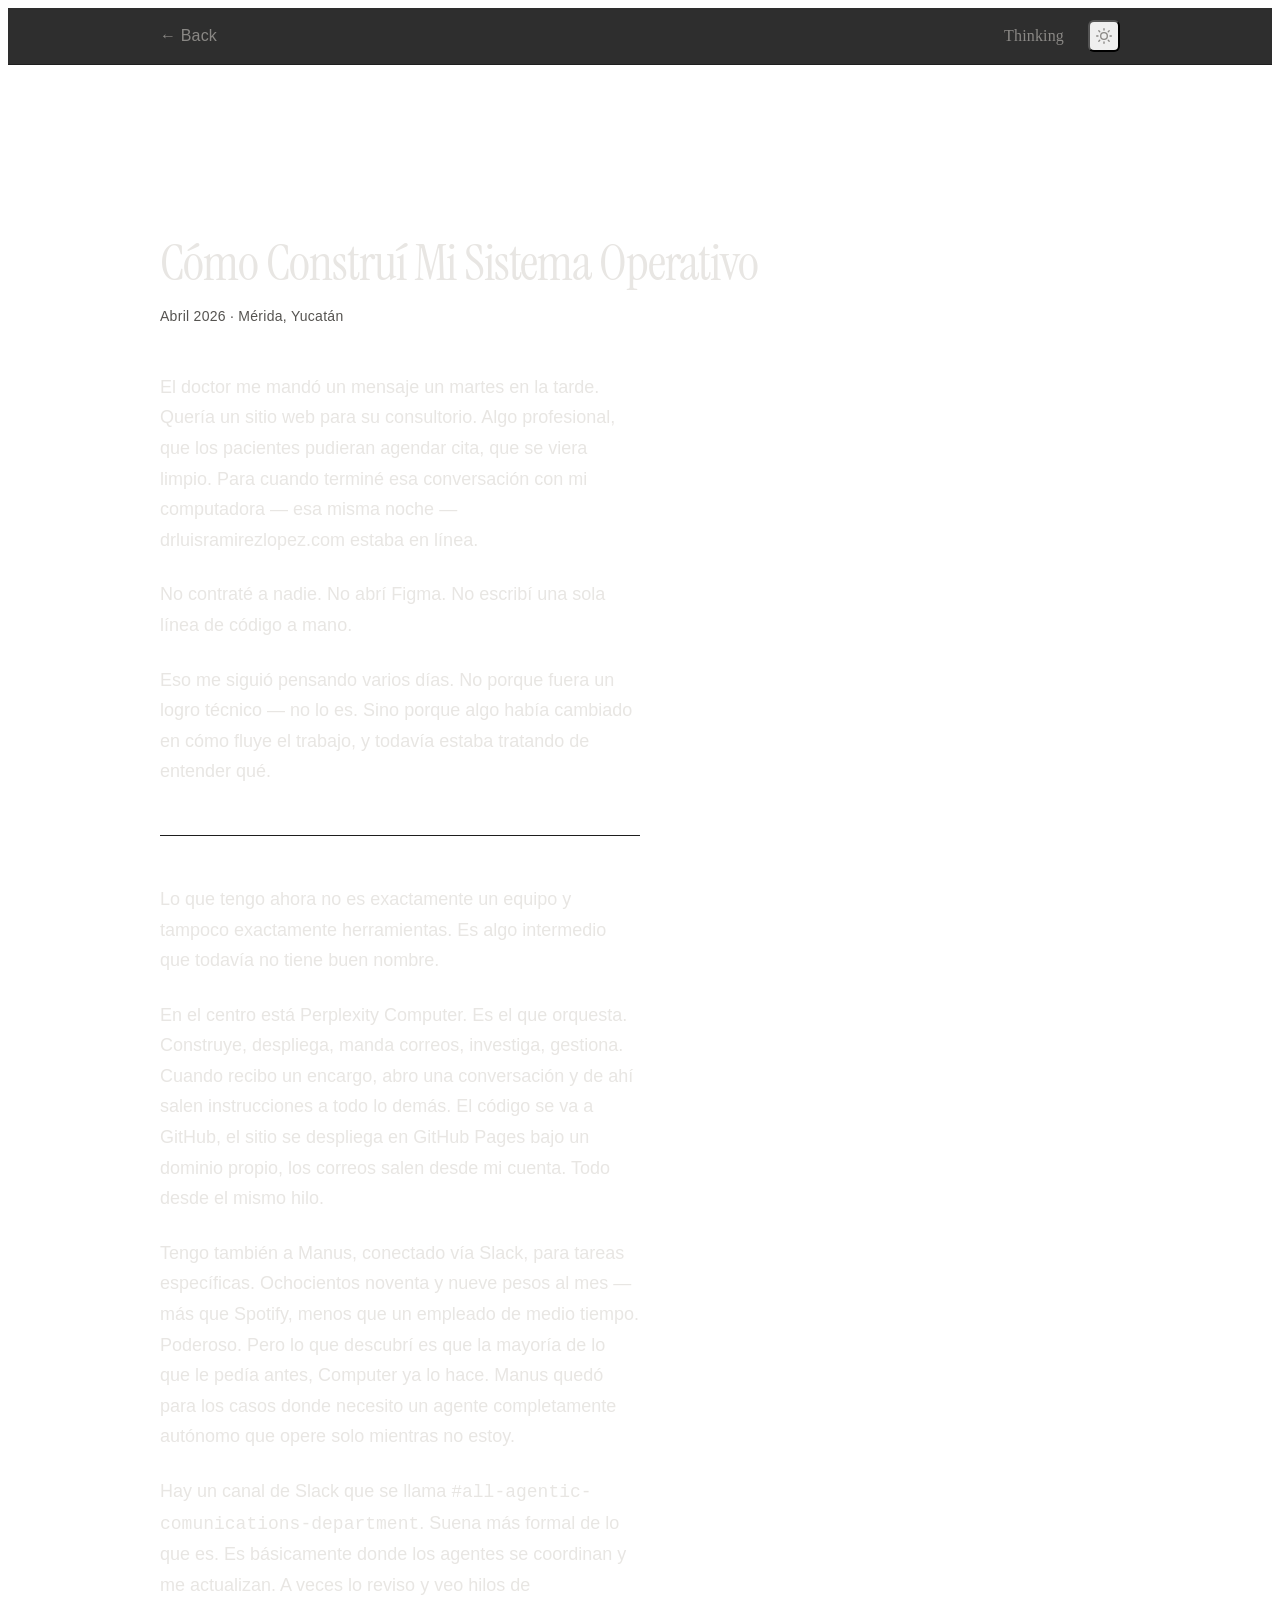
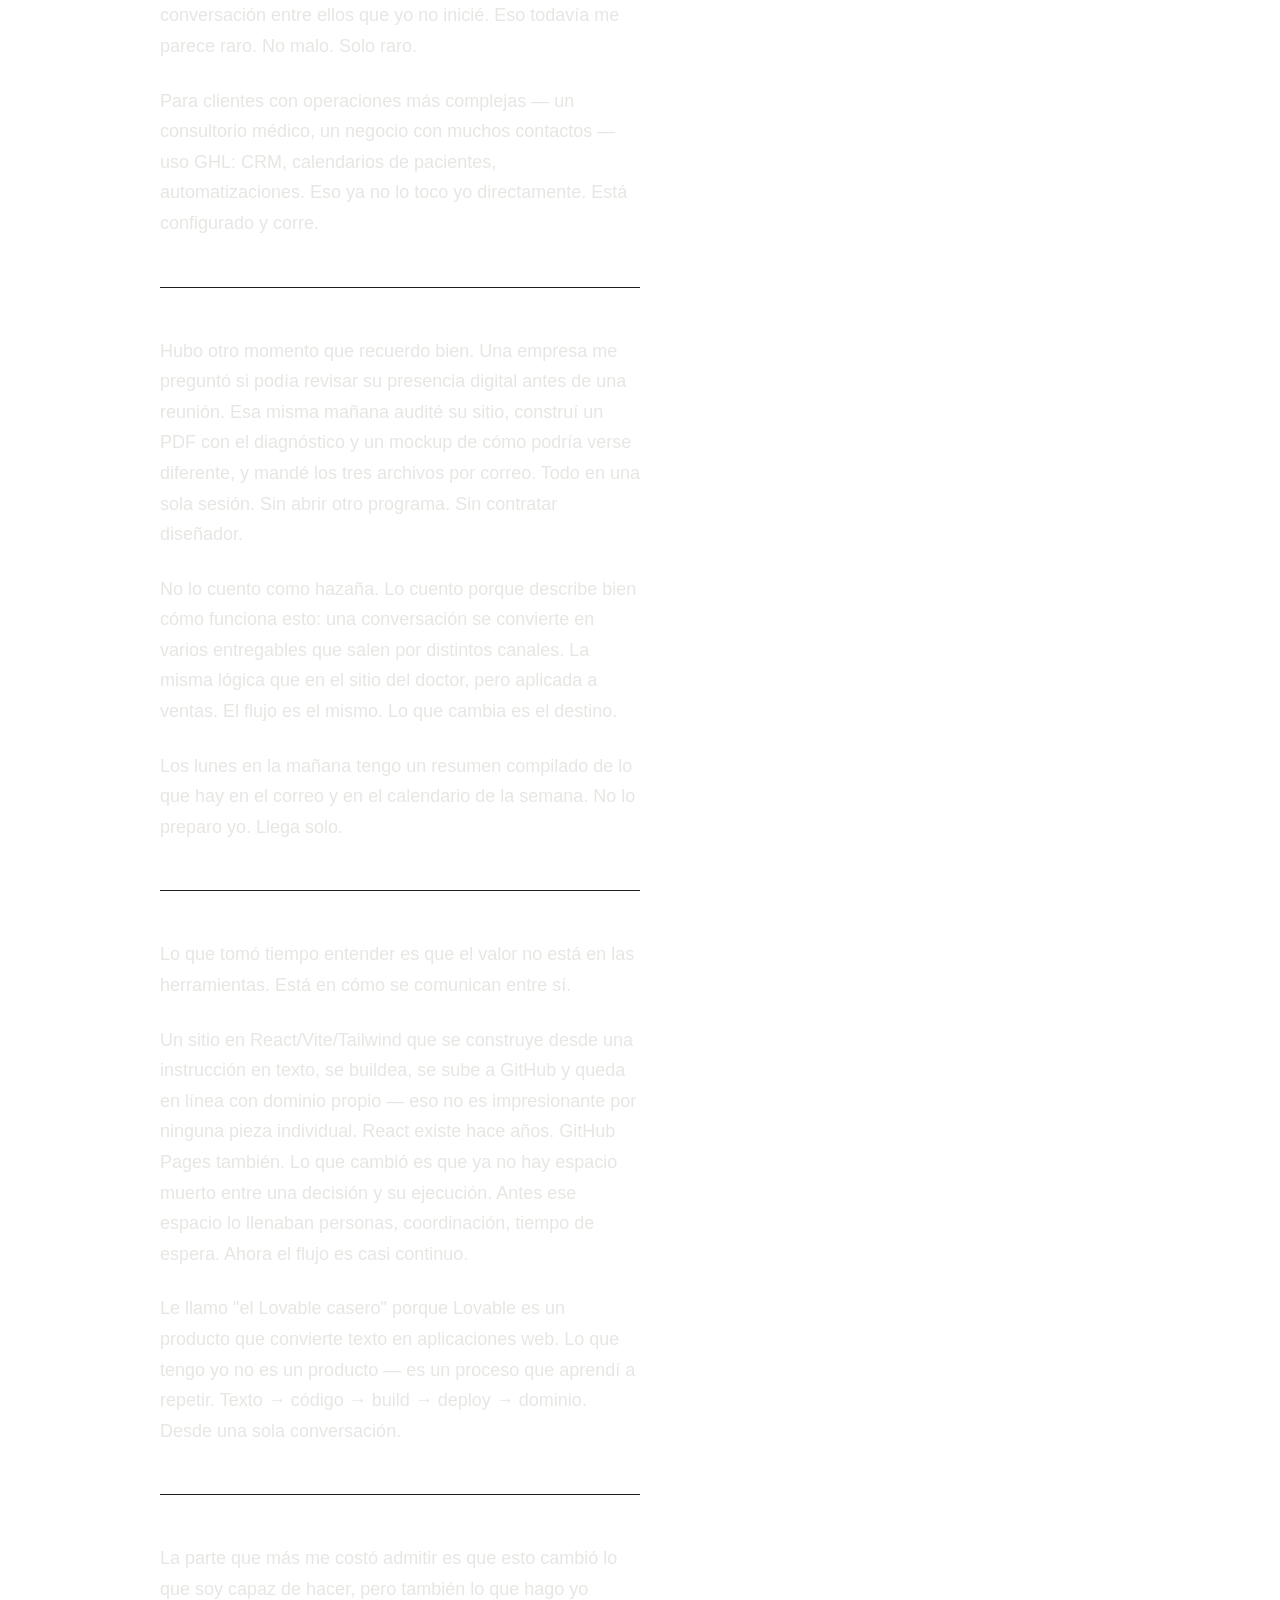
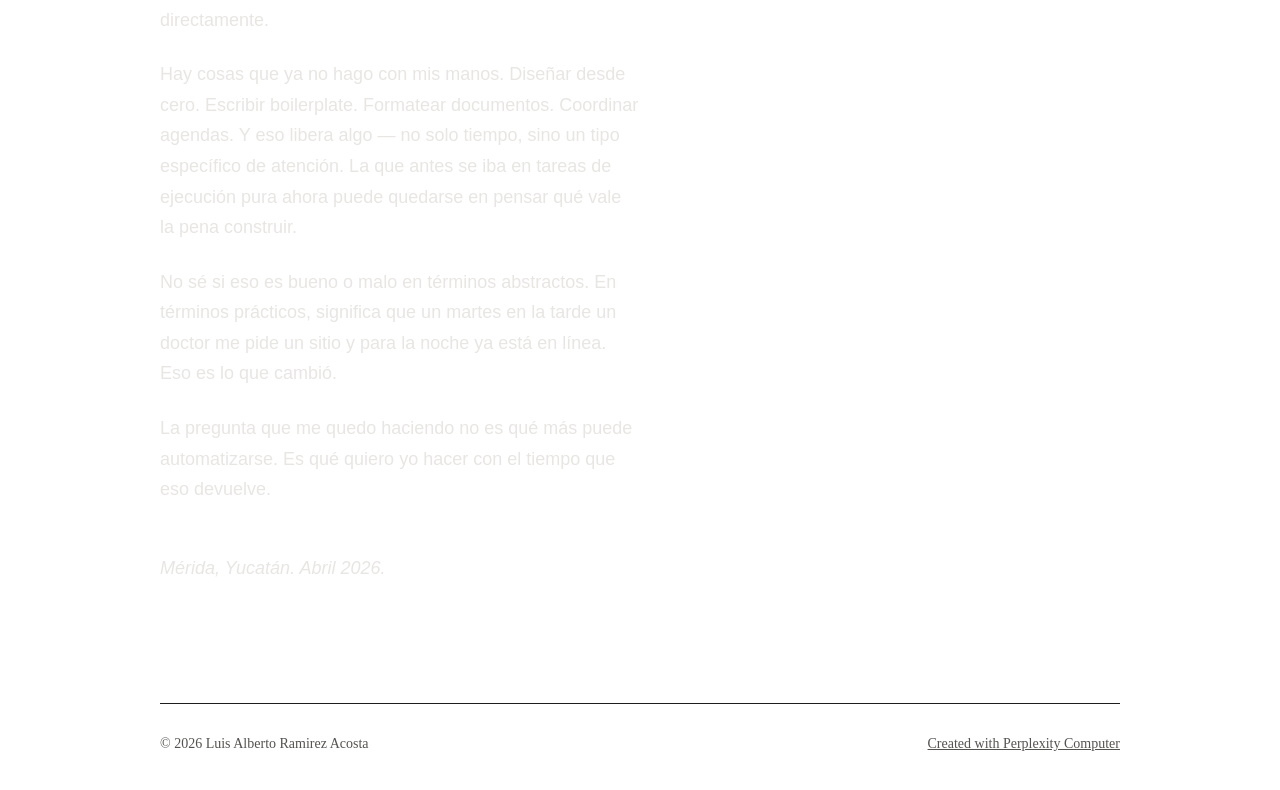
==== como-construi-mi-sistema-operativo.html @ 3e921ab9 "Add 4 AI industry articles to Thinking section - La Carrera de la IA es un Ciclo (pattern thesis) - " ====
<!DOCTYPE html>
<html lang="es" data-theme="dark">
<head>
<!--
   ______                            __
  / ____/___  ____ ___  ____  __  __/ /____  _____
 / /   / __ \/ __ `__ \/ __ \/ / / / __/ _ \/ ___/
/ /___/ /_/ / / / / / / /_/ / /_/ / /_/  __/ /
\____/\____/_/ /_/ /_/ .___/\__,_/\__/\___/_/
                    /_/
        Created with Perplexity Computer
        https://www.perplexity.ai/computer
-->

<meta name="generator" content="Perplexity Computer">
<meta name="author" content="Luis Alberto Ramirez Acosta">
<meta property="og:see_also" content="https://www.perplexity.ai/computer">
<link rel="author" href="https://www.perplexity.ai/computer">

<meta charset="UTF-8">
<meta name="viewport" content="width=device-width, initial-scale=1.0">
<title>Cómo Construí Mi Sistema Operativo — Luis Alberto Ramirez Acosta</title>
<meta name="description" content="Un doctor me pidió un sitio web un martes en la tarde. Para esa noche estaba en línea. Lo que cambió no fue la tecnología — fue cómo fluye el trabajo.">

<meta property="og:title" content="Cómo Construí Mi Sistema Operativo — Luis Alberto Ramirez Acosta">
<meta property="og:description" content="Un doctor me pidió un sitio web un martes en la tarde. Para esa noche estaba en línea. Lo que cambió fue cómo fluye el trabajo.">
<meta property="og:type" content="article">

<link rel="preconnect" href="https://fonts.googleapis.com">
<link rel="preconnect" href="https://fonts.gstatic.com" crossorigin>
<link href="https://fonts.googleapis.com/css2?family=Instrument+Serif:ital@0;1&display=swap" rel="stylesheet">
<link href="https://api.fontshare.com/v2/css?f[]=satoshi@300,400,500,700&display=swap" rel="stylesheet">

<link rel="icon" href="./vitruvian.svg" type="image/svg+xml">
<link rel="stylesheet" href="./base.css">
<link rel="stylesheet" href="./style.css">
</head>
<body>

  <header class="site-header">
    <div class="header-inner">
      <a href="./index.html" class="back-link">&larr; Back</a>
      <nav class="header-nav">
        <a href="./index.html#thinking">Thinking</a>
        <button class="theme-toggle" data-theme-toggle aria-label="Switch to light mode">
          <svg width="18" height="18" viewBox="0 0 24 24" fill="none" stroke="currentColor" stroke-width="2" stroke-linecap="round" stroke-linejoin="round">
            <circle cx="12" cy="12" r="5"/>
            <path d="M12 1v2M12 21v2M4.22 4.22l1.42 1.42M18.36 18.36l1.42 1.42M1 12h2M21 12h2M4.22 19.78l1.42-1.42M18.36 5.64l1.42-1.42"/>
          </svg>
        </button>
      </nav>
    </div>
  </header>

  <main class="site-wrapper">
    <article class="article">
      <header class="article-header">
        <h1 class="article-title hero-enter">Cómo Construí Mi Sistema Operativo</h1>
        <p class="article-meta hero-enter hero-enter-delay-1">Abril 2026 &middot; Mérida, Yucatán</p>
      </header>

      <div class="article-body hero-enter hero-enter-delay-2">

        <p>El doctor me mandó un mensaje un martes en la tarde. Quería un sitio web para su consultorio. Algo profesional, que los pacientes pudieran agendar cita, que se viera limpio. Para cuando terminé esa conversación con mi computadora — esa misma noche — drluisramirezlopez.com estaba en línea.</p>

        <p>No contraté a nadie. No abrí Figma. No escribí una sola línea de código a mano.</p>

        <p>Eso me siguió pensando varios días. No porque fuera un logro técnico — no lo es. Sino porque algo había cambiado en cómo fluye el trabajo, y todavía estaba tratando de entender qué.</p>

        <hr>

        <p>Lo que tengo ahora no es exactamente un equipo y tampoco exactamente herramientas. Es algo intermedio que todavía no tiene buen nombre.</p>

        <p>En el centro está Perplexity Computer. Es el que orquesta. Construye, despliega, manda correos, investiga, gestiona. Cuando recibo un encargo, abro una conversación y de ahí salen instrucciones a todo lo demás. El código se va a GitHub, el sitio se despliega en GitHub Pages bajo un dominio propio, los correos salen desde mi cuenta. Todo desde el mismo hilo.</p>

        <p>Tengo también a Manus, conectado vía Slack, para tareas específicas. Ochocientos noventa y nueve pesos al mes — más que Spotify, menos que un empleado de medio tiempo. Poderoso. Pero lo que descubrí es que la mayoría de lo que le pedía antes, Computer ya lo hace. Manus quedó para los casos donde necesito un agente completamente autónomo que opere solo mientras no estoy.</p>

        <p>Hay un canal de Slack que se llama <code>#all-agentic-comunications-department</code>. Suena más formal de lo que es. Es básicamente donde los agentes se coordinan y me actualizan. A veces lo reviso y veo hilos de conversación entre ellos que yo no inicié. Eso todavía me parece raro. No malo. Solo raro.</p>

        <p>Para clientes con operaciones más complejas — un consultorio médico, un negocio con muchos contactos — uso GHL: CRM, calendarios de pacientes, automatizaciones. Eso ya no lo toco yo directamente. Está configurado y corre.</p>

        <hr>

        <p>Hubo otro momento que recuerdo bien. Una empresa me preguntó si podía revisar su presencia digital antes de una reunión. Esa misma mañana audité su sitio, construí un PDF con el diagnóstico y un mockup de cómo podría verse diferente, y mandé los tres archivos por correo. Todo en una sola sesión. Sin abrir otro programa. Sin contratar diseñador.</p>

        <p>No lo cuento como hazaña. Lo cuento porque describe bien cómo funciona esto: una conversación se convierte en varios entregables que salen por distintos canales. La misma lógica que en el sitio del doctor, pero aplicada a ventas. El flujo es el mismo. Lo que cambia es el destino.</p>

        <p>Los lunes en la mañana tengo un resumen compilado de lo que hay en el correo y en el calendario de la semana. No lo preparo yo. Llega solo.</p>

        <hr>

        <p>Lo que tomó tiempo entender es que el valor no está en las herramientas. Está en cómo se comunican entre sí.</p>

        <p>Un sitio en React/Vite/Tailwind que se construye desde una instrucción en texto, se buildea, se sube a GitHub y queda en línea con dominio propio — eso no es impresionante por ninguna pieza individual. React existe hace años. GitHub Pages también. Lo que cambió es que ya no hay espacio muerto entre una decisión y su ejecución. Antes ese espacio lo llenaban personas, coordinación, tiempo de espera. Ahora el flujo es casi continuo.</p>

        <p>Le llamo "el Lovable casero" porque Lovable es un producto que convierte texto en aplicaciones web. Lo que tengo yo no es un producto — es un proceso que aprendí a repetir. Texto → código → build → deploy → dominio. Desde una sola conversación.</p>

        <hr>

        <p>La parte que más me costó admitir es que esto cambió lo que soy capaz de hacer, pero también lo que hago yo directamente.</p>

        <p>Hay cosas que ya no hago con mis manos. Diseñar desde cero. Escribir boilerplate. Formatear documentos. Coordinar agendas. Y eso libera algo — no solo tiempo, sino un tipo específico de atención. La que antes se iba en tareas de ejecución pura ahora puede quedarse en pensar qué vale la pena construir.</p>

        <p>No sé si eso es bueno o malo en términos abstractos. En términos prácticos, significa que un martes en la tarde un doctor me pide un sitio y para la noche ya está en línea. Eso es lo que cambió.</p>

        <p>La pregunta que me quedo haciendo no es qué más puede automatizarse. Es qué quiero yo hacer con el tiempo que eso devuelve.</p>

        <p class="article-sign">Mérida, Yucatán. Abril 2026.</p>

      </div>
    </article>
  </main>

  <footer class="site-wrapper">
    <div class="site-footer">
      <span class="footer-text">&copy; 2026 Luis Alberto Ramirez Acosta</span>
      <a href="https://www.perplexity.ai/computer" target="_blank" rel="noopener noreferrer" class="footer-text">
        Created with Perplexity Computer
      </a>
    </div>
  </footer>

  <script>
    (function() {
      const toggle = document.querySelector('[data-theme-toggle]');
      const root = document.documentElement;
      let theme = 'dark';
      root.setAttribute('data-theme', theme);
      const sunIcon = '<svg width="18" height="18" viewBox="0 0 24 24" fill="none" stroke="currentColor" stroke-width="2" stroke-linecap="round" stroke-linejoin="round"><circle cx="12" cy="12" r="5"/><path d="M12 1v2M12 21v2M4.22 4.22l1.42 1.42M18.36 18.36l1.42 1.42M1 12h2M21 12h2M4.22 19.78l1.42-1.42M18.36 5.64l1.42-1.42"/></svg>';
      const moonIcon = '<svg width="18" height="18" viewBox="0 0 24 24" fill="none" stroke="currentColor" stroke-width="2" stroke-linecap="round" stroke-linejoin="round"><path d="M21 12.79A9 9 0 1 1 11.21 3 7 7 0 0 0 21 12.79z"/></svg>';
      function updateIcon() {
        if (toggle) {
          toggle.innerHTML = theme === 'dark' ? sunIcon : moonIcon;
          toggle.setAttribute('aria-label', 'Switch to ' + (theme === 'dark' ? 'light' : 'dark') + ' mode');
        }
      }
      updateIcon();
      if (toggle) {
        toggle.addEventListener('click', function() {
          theme = theme === 'dark' ? 'light' : 'dark';
          root.setAttribute('data-theme', theme);
          updateIcon();
        });
      }
    })();
  </script>

</body>
</html>
---- style.css ----
/* ============================================
   Luis Ramirez — Personal Site
   Dark-first, typography-driven, minimalist
   ============================================ */

/* --- Fonts --- */
/* Instrument Serif for display (name), Satoshi for body */

/* --- Design Tokens --- */
:root {
  /* Type Scale */
  --text-xs:   clamp(0.75rem,  0.7rem  + 0.25vw, 0.875rem);
  --text-sm:   clamp(0.875rem, 0.8rem  + 0.35vw, 1rem);
  --text-base: clamp(1rem,     0.95rem + 0.25vw, 1.125rem);
  --text-lg:   clamp(1.125rem, 1rem    + 0.75vw, 1.5rem);
  --text-xl:   clamp(1.5rem,   1.2rem  + 1.25vw, 2.25rem);
  --text-2xl:  clamp(2rem,     1.2rem  + 2.5vw,  3.5rem);
  --text-3xl:  clamp(2.5rem,   1rem    + 4vw,    5rem);
  --text-hero: clamp(3rem,     0.5rem  + 7vw,    8rem);

  /* Spacing (4px base) */
  --space-1:  0.25rem;
  --space-2:  0.5rem;
  --space-3:  0.75rem;
  --space-4:  1rem;
  --space-5:  1.25rem;
  --space-6:  1.5rem;
  --space-8:  2rem;
  --space-10: 2.5rem;
  --space-12: 3rem;
  --space-16: 4rem;
  --space-20: 5rem;
  --space-24: 6rem;
  --space-32: 8rem;

  /* Radius */
  --radius-sm: 0.375rem;
  --radius-md: 0.5rem;
  --radius-lg: 0.75rem;
  --radius-xl: 1rem;
  --radius-full: 9999px;

  /* Transition */
  --transition-interactive: 180ms cubic-bezier(0.16, 1, 0.3, 1);
  --ease-out: cubic-bezier(0.16, 1, 0.3, 1);

  /* Content widths */
  --content-narrow: 640px;
  --content-default: 960px;
  --content-wide: 1200px;

  /* Font families */
  --font-display: 'Instrument Serif', Georgia, serif;
  --font-body: 'Satoshi', 'Inter', sans-serif;
}

/* --- DARK MODE (default) --- */
:root, [data-theme="dark"] {
  --color-bg:             #0A0A0A;
  --color-surface:        #111111;
  --color-surface-2:      #161616;
  --color-surface-offset: #0E0E0E;
  --color-divider:        #1E1E1E;
  --color-border:         #2A2A2A;

  --color-text:           #E8E6E3;
  --color-text-muted:     #8A8885;
  --color-text-faint:     #555350;

  --color-primary:        #E8E6E3;
  --color-primary-hover:  #FFFFFF;

  --shadow-sm: 0 1px 2px rgba(0,0,0,0.3);
  --shadow-md: 0 4px 12px rgba(0,0,0,0.4);
  --shadow-lg: 0 12px 32px rgba(0,0,0,0.5);
}

/* --- LIGHT MODE --- */
[data-theme="light"] {
  --color-bg:             #FAFAF8;
  --color-surface:        #F3F2EE;
  --color-surface-2:      #EEEDEA;
  --color-surface-offset: #F6F5F2;
  --color-divider:        #E0DFDB;
  --color-border:         #D4D3CE;

  --color-text:           #1A1A18;
  --color-text-muted:     #6E6D6A;
  --color-text-faint:     #A8A7A3;

  --color-primary:        #1A1A18;
  --color-primary-hover:  #000000;

  --shadow-sm: 0 1px 2px rgba(0,0,0,0.06);
  --shadow-md: 0 4px 12px rgba(0,0,0,0.08);
  --shadow-lg: 0 12px 32px rgba(0,0,0,0.12);
}

/* System preference fallback */
@media (prefers-color-scheme: light) {
  :root:not([data-theme]) {
    --color-bg:             #FAFAF8;
    --color-surface:        #F3F2EE;
    --color-surface-2:      #EEEDEA;
    --color-surface-offset: #F6F5F2;
    --color-divider:        #E0DFDB;
    --color-border:         #D4D3CE;
    --color-text:           #1A1A18;
    --color-text-muted:     #6E6D6A;
    --color-text-faint:     #A8A7A3;
    --color-primary:        #1A1A18;
    --color-primary-hover:  #000000;
    --shadow-sm: 0 1px 2px rgba(0,0,0,0.06);
    --shadow-md: 0 4px 12px rgba(0,0,0,0.08);
    --shadow-lg: 0 12px 32px rgba(0,0,0,0.12);
  }
}

/* ============================================
   Layout
   ============================================ */

.site-wrapper {
  max-width: var(--content-default);
  margin: 0 auto;
  padding-inline: var(--space-6);
}

@media (min-width: 768px) {
  .site-wrapper {
    padding-inline: var(--space-10);
  }
}

/* ============================================
   Header / Nav
   ============================================ */

.site-header {
  position: sticky;
  top: 0;
  z-index: 50;
  background: oklch(from var(--color-bg) l c h / 0.85);
  backdrop-filter: blur(16px);
  -webkit-backdrop-filter: blur(16px);
  border-bottom: 1px solid var(--color-divider);
}

.header-inner {
  display: flex;
  align-items: center;
  justify-content: space-between;
  height: 3.5rem;
  max-width: var(--content-default);
  margin: 0 auto;
  padding-inline: var(--space-6);
}

@media (min-width: 768px) {
  .header-inner {
    padding-inline: var(--space-10);
  }
}

.header-spacer {
  width: 24px;
}

.header-nav {
  display: flex;
  align-items: center;
  gap: var(--space-6);
}

.header-nav a {
  font-size: var(--text-sm);
  color: var(--color-text-muted);
  text-decoration: none;
  letter-spacing: 0.01em;
}

.header-nav a:hover {
  color: var(--color-text);
}

.theme-toggle {
  display: flex;
  align-items: center;
  justify-content: center;
  width: 2rem;
  height: 2rem;
  color: var(--color-text-muted);
  border-radius: var(--radius-sm);
  transition: color var(--transition-interactive),
              background var(--transition-interactive);
}

.theme-toggle:hover {
  color: var(--color-text);
  background: var(--color-surface);
}

/* ============================================
   Hero Section
   ============================================ */

.hero {
  display: flex;
  flex-direction: column;
  justify-content: center;
  align-items: flex-start;
  min-height: 70vh;
  padding-block: clamp(var(--space-16), 10vw, var(--space-32));
}

.hero-name {
  font-family: var(--font-display);
  font-size: var(--text-hero);
  font-weight: 400;
  line-height: 1.05;
  letter-spacing: -0.02em;
  color: var(--color-text);
  margin-bottom: var(--space-6);
}

.hero-subtitle {
  font-family: var(--font-body);
  font-size: var(--text-base);
  font-weight: 400;
  color: var(--color-text-muted);
  letter-spacing: 0.02em;
}

.hero-line {
  width: 3rem;
  height: 1px;
  background: var(--color-divider);
  margin-top: var(--space-10);
}

/* ============================================
   Section Common
   ============================================ */

.section {
  padding-block: clamp(var(--space-12), 8vw, var(--space-24));
  border-top: 1px solid var(--color-divider);
}

.section-label {
  font-family: var(--font-body);
  font-size: var(--text-xs);
  font-weight: 500;
  text-transform: uppercase;
  letter-spacing: 0.12em;
  color: var(--color-text-faint);
  margin-bottom: var(--space-8);
}

/* ============================================
   What I Do
   ============================================ */

.what-i-do-text {
  font-size: var(--text-lg);
  font-weight: 400;
  line-height: 1.55;
  color: var(--color-text);
  max-width: 60ch;
}

.what-i-do-text a {
  color: var(--color-text);
  text-decoration-color: var(--color-text-faint);
  text-underline-offset: 3px;
  text-decoration-thickness: 1px;
}

.what-i-do-text a:hover {
  text-decoration-color: var(--color-text);
}

/* ============================================
   Thinking (Blog Index)
   ============================================ */

.thinking-list {
  list-style: none;
  padding: 0;
  margin: 0;
}

.thinking-item {
  padding-block: var(--space-6);
  border-bottom: 1px solid var(--color-divider);
  display: flex;
  flex-direction: column;
  gap: var(--space-2);
}

.thinking-item:first-child {
  padding-top: 0;
}

.thinking-item:last-child {
  border-bottom: none;
}

.thinking-title {
  font-family: var(--font-body);
  font-size: var(--text-base);
  font-weight: 500;
  color: var(--color-text);
  text-decoration: none;
  line-height: 1.4;
  cursor: default;
}

.thinking-date {
  font-size: var(--text-xs);
  color: var(--color-text-faint);
  font-variant-numeric: tabular-nums;
}

/* ============================================
   Elsewhere
   ============================================ */

.elsewhere-links {
  display: flex;
  gap: var(--space-8);
  flex-wrap: wrap;
}

.elsewhere-link {
  font-size: var(--text-sm);
  color: var(--color-text-muted);
  text-decoration: none;
  letter-spacing: 0.01em;
  transition: color var(--transition-interactive);
}

.elsewhere-link:hover {
  color: var(--color-text);
}

/* ============================================
   Contact
   ============================================ */

.contact-email {
  font-family: var(--font-body);
  font-size: var(--text-lg);
  color: var(--color-text);
  text-decoration: none;
  text-decoration-color: var(--color-text-faint);
  text-underline-offset: 4px;
  text-decoration-thickness: 1px;
}

.contact-email:hover {
  text-decoration: underline;
  text-decoration-color: var(--color-text);
  text-underline-offset: 4px;
  text-decoration-thickness: 1px;
}

/* ============================================
   Footer
   ============================================ */

.site-footer {
  border-top: 1px solid var(--color-divider);
  padding-block: var(--space-8);
  display: flex;
  align-items: center;
  justify-content: space-between;
  flex-wrap: wrap;
  gap: var(--space-4);
}

.footer-text {
  font-size: var(--text-xs);
  color: var(--color-text-faint);
}

.footer-text a {
  color: var(--color-text-faint);
  text-decoration: none;
}

.footer-text a:hover {
  color: var(--color-text-muted);
}

/* ============================================
   Scroll Fade-In Animations (CSS-native)
   ============================================ */

/* JS-driven fade-in: starts invisible, JS adds .is-visible on scroll */
.fade-in {
  opacity: 0;
  transition: opacity 0.7s cubic-bezier(0.16, 1, 0.3, 1);
}

.fade-in.is-visible {
  opacity: 1;
}

/* Staggered fade for children */
.stagger-children > * {
  opacity: 0;
  transition: opacity 0.5s cubic-bezier(0.16, 1, 0.3, 1);
}

.stagger-children.is-visible > * {
  opacity: 1;
}

.stagger-children.is-visible > *:nth-child(1) { transition-delay: 0s; }
.stagger-children.is-visible > *:nth-child(2) { transition-delay: 0.06s; }
.stagger-children.is-visible > *:nth-child(3) { transition-delay: 0.12s; }
.stagger-children.is-visible > *:nth-child(4) { transition-delay: 0.18s; }
.stagger-children.is-visible > *:nth-child(5) { transition-delay: 0.24s; }
.stagger-children.is-visible > *:nth-child(6) { transition-delay: 0.30s; }

/* No-JS fallback: show everything */
@media (scripting: none) {
  .fade-in,
  .stagger-children > * {
    opacity: 1 !important;
  }
}

/* Hero animations — on load, not scroll-driven */
.hero-enter {
  opacity: 0;
  animation: hero-fade-in 0.8s var(--ease-out) forwards;
}

.hero-enter-delay-1 {
  animation-delay: 0.15s;
}

.hero-enter-delay-2 {
  animation-delay: 0.35s;
}

.hero-enter-delay-3 {
  animation-delay: 0.55s;
}

@keyframes hero-fade-in {
  from {
    opacity: 0;
  }
  to {
    opacity: 1;
  }
}

/* ============================================
   Back Link (article pages)
   ============================================ */

.back-link {
  font-family: var(--font-body);
  font-size: var(--text-sm);
  color: var(--color-text-muted);
  text-decoration: none;
  letter-spacing: 0.01em;
  transition: color var(--transition-interactive);
}

.back-link:hover {
  color: var(--color-text);
}

/* ============================================
   Article Page
   ============================================ */

.article {
  padding-block: clamp(var(--space-16), 10vw, var(--space-32)) clamp(var(--space-12), 8vw, var(--space-24));
}

.article-header {
  margin-bottom: var(--space-12);
}

.article-title {
  font-family: var(--font-display);
  font-size: var(--text-2xl);
  font-weight: 400;
  line-height: 1.1;
  letter-spacing: -0.02em;
  color: var(--color-text);
  margin-bottom: var(--space-4);
}

.article-meta {
  font-family: var(--font-body);
  font-size: var(--text-xs);
  color: var(--color-text-faint);
  letter-spacing: 0.02em;
}

.article-body {
  max-width: 60ch;
}

.article-body p {
  font-family: var(--font-body);
  font-size: var(--text-base);
  font-weight: 400;
  line-height: 1.7;
  color: var(--color-text);
  margin-bottom: var(--space-6);
}

.article-body hr {
  border: none;
  border-top: 1px solid var(--color-divider);
  margin-block: var(--space-12);
}

.article-body h2 {
  font-family: var(--font-display);
  font-size: var(--text-xl);
  font-weight: 400;
  line-height: 1.2;
  letter-spacing: -0.01em;
  color: var(--color-text);
  margin-bottom: var(--space-6);
}

.article-sign {
  font-family: var(--font-display);
  font-style: italic;
  font-size: var(--text-sm);
  color: var(--color-text-muted);
  margin-top: var(--space-12);
}

/* ============================================
   Thinking — clickable items
   ============================================ */

a.thinking-item {
  text-decoration: none;
  transition: background var(--transition-interactive);
  border-radius: var(--radius-sm);
  margin-inline: calc(var(--space-3) * -1);
  padding-inline: var(--space-3);
}

a.thinking-item:hover {
  background: var(--color-surface);
}

a.thinking-item .thinking-title {
  cursor: pointer;
}

/* ============================================
   Responsive
   ============================================ */

@media (max-width: 640px) {
  .hero {
    min-height: 55vh;
    padding-block: clamp(var(--space-12), 8vw, var(--space-20));
  }

  .header-nav {
    gap: var(--space-4);
  }

  .elsewhere-links {
    flex-direction: column;
    gap: var(--space-4);
  }

  .site-footer {
    flex-direction: column;
    align-items: flex-start;
  }
}
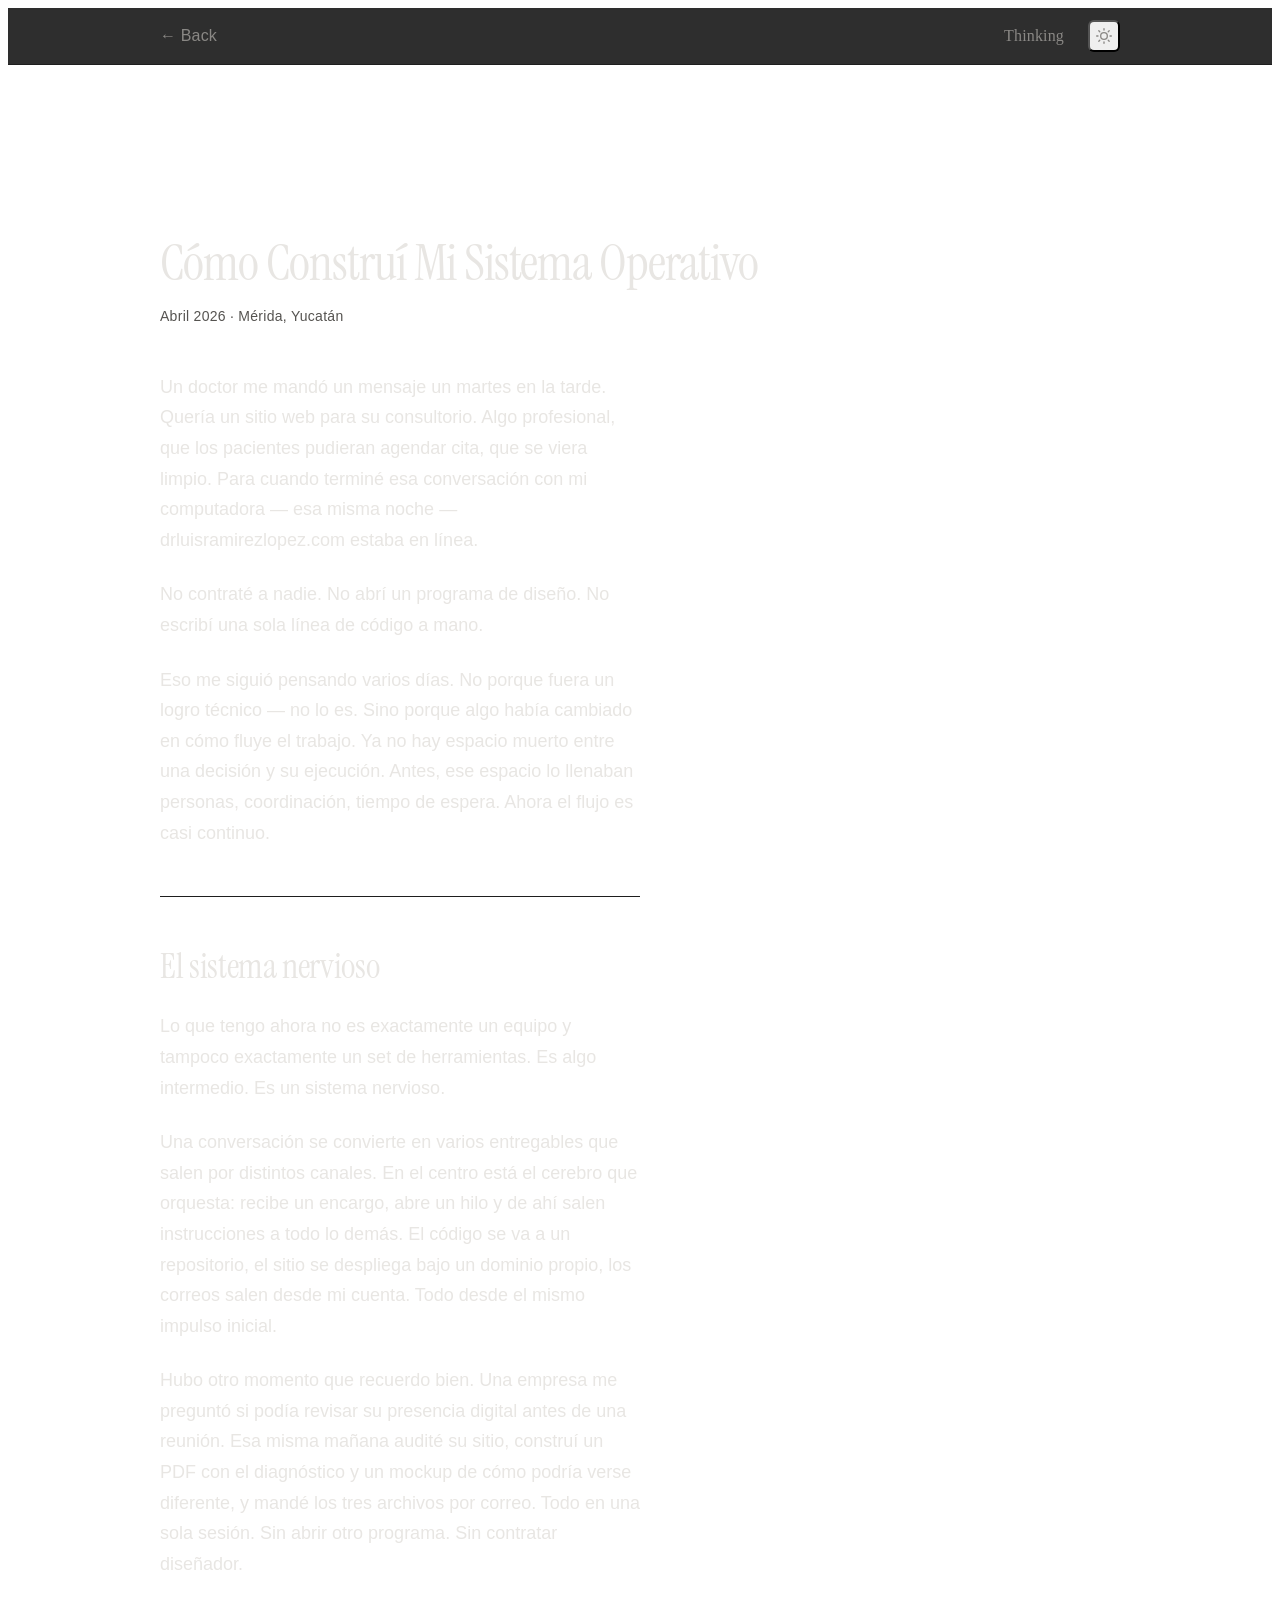
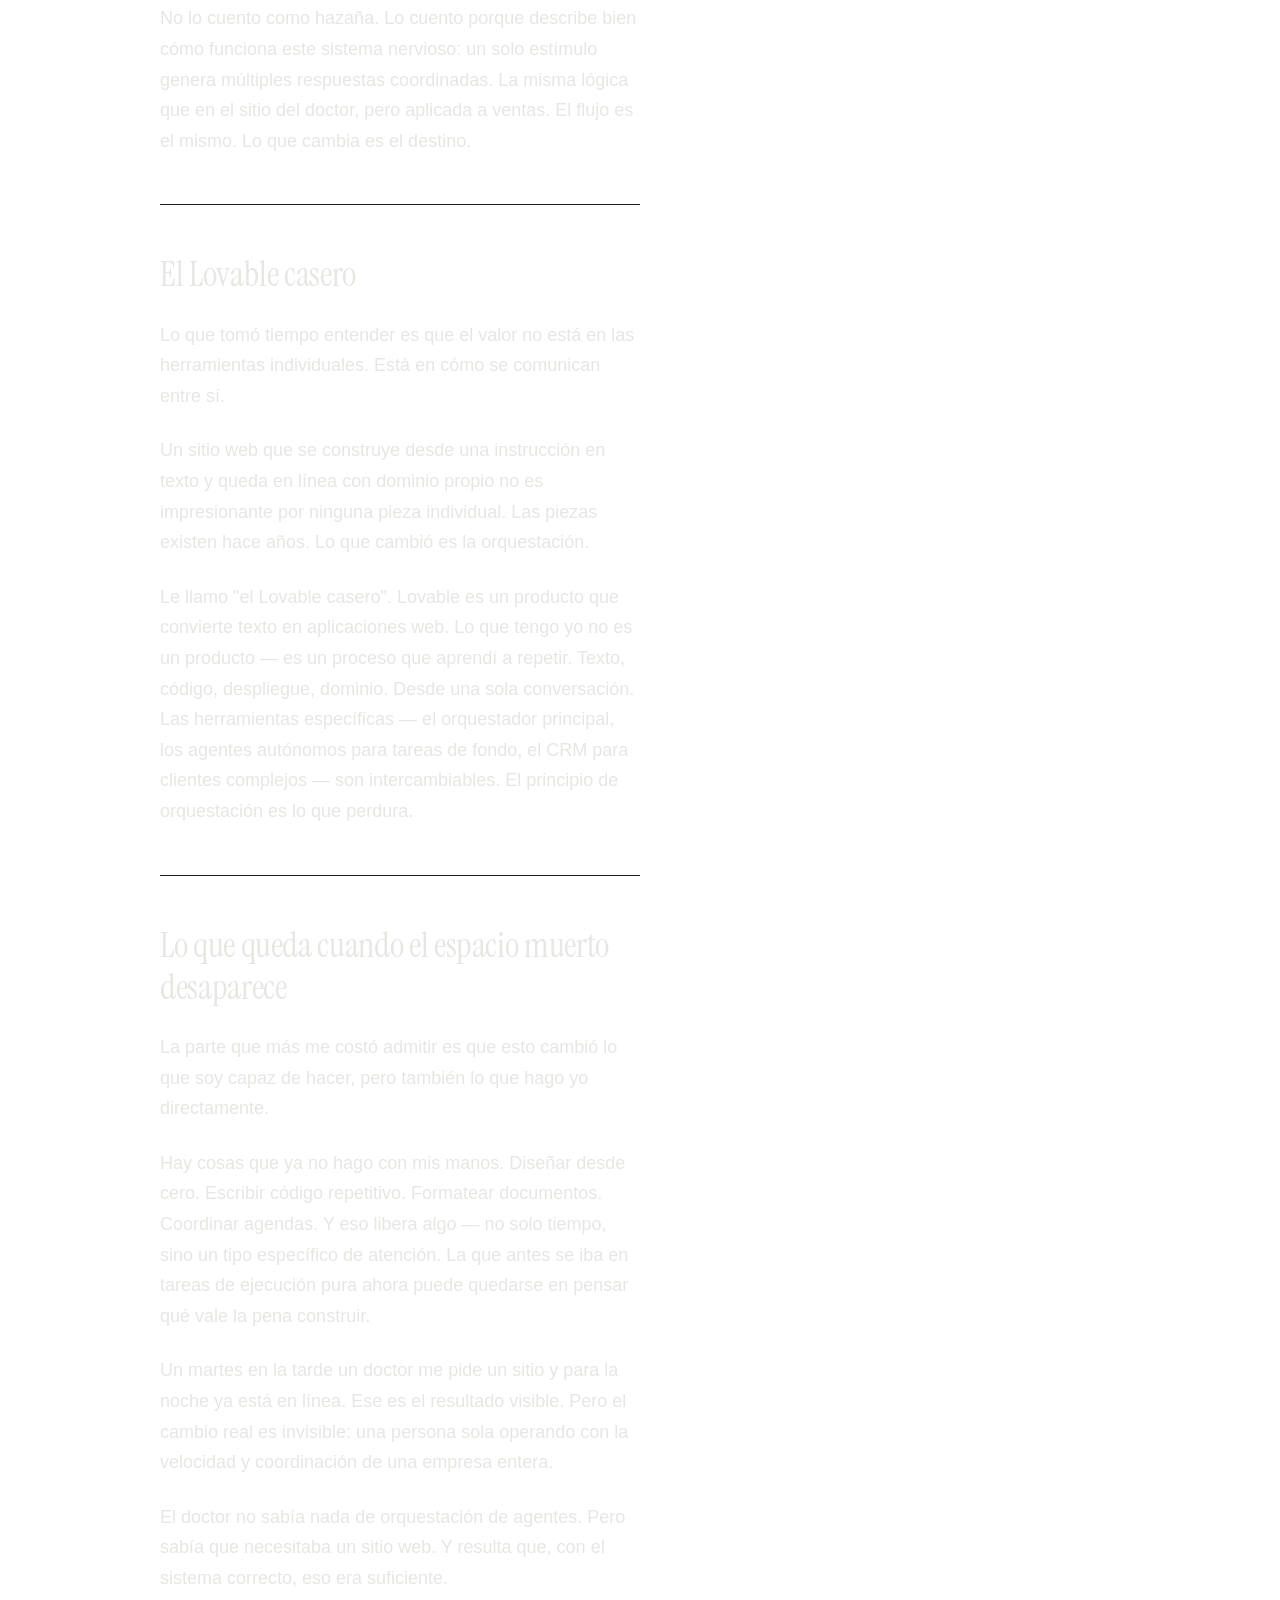
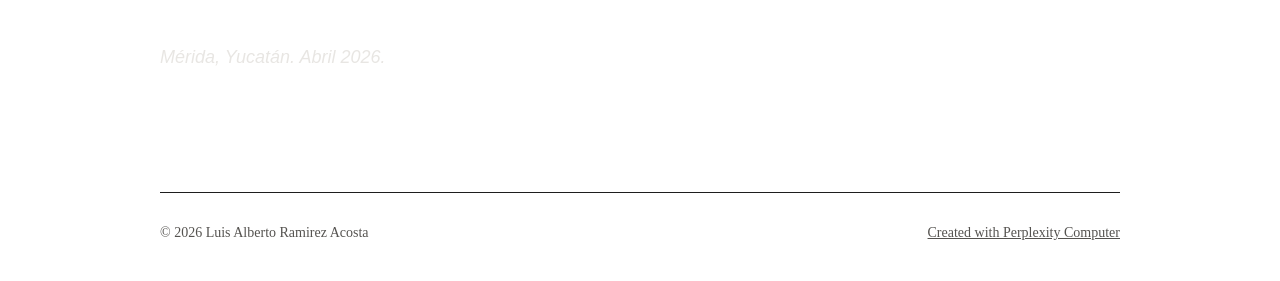
==== commit 2b1e10f0: "refactor: restructure "Sistema Operativo" around core thesis" ====
--- a/como-construi-mi-sistema-operativo.html
+++ b/como-construi-mi-sistema-operativo.html
@@ -61,49 +61,45 @@
 
       <div class="article-body hero-enter hero-enter-delay-2">
 
-        <p>El doctor me mandó un mensaje un martes en la tarde. Quería un sitio web para su consultorio. Algo profesional, que los pacientes pudieran agendar cita, que se viera limpio. Para cuando terminé esa conversación con mi computadora — esa misma noche — drluisramirezlopez.com estaba en línea.</p>
+        <p>Un doctor me mandó un mensaje un martes en la tarde. Quería un sitio web para su consultorio. Algo profesional, que los pacientes pudieran agendar cita, que se viera limpio. Para cuando terminé esa conversación con mi computadora — esa misma noche — drluisramirezlopez.com estaba en línea.</p>
 
-        <p>No contraté a nadie. No abrí Figma. No escribí una sola línea de código a mano.</p>
+        <p>No contraté a nadie. No abrí un programa de diseño. No escribí una sola línea de código a mano.</p>
 
-        <p>Eso me siguió pensando varios días. No porque fuera un logro técnico — no lo es. Sino porque algo había cambiado en cómo fluye el trabajo, y todavía estaba tratando de entender qué.</p>
+        <p>Eso me siguió pensando varios días. No porque fuera un logro técnico — no lo es. Sino porque algo había cambiado en cómo fluye el trabajo. Ya no hay espacio muerto entre una decisión y su ejecución. Antes, ese espacio lo llenaban personas, coordinación, tiempo de espera. Ahora el flujo es casi continuo.</p>
 
         <hr>
 
-        <p>Lo que tengo ahora no es exactamente un equipo y tampoco exactamente herramientas. Es algo intermedio que todavía no tiene buen nombre.</p>
+        <h2>El sistema nervioso</h2>
 
-        <p>En el centro está Perplexity Computer. Es el que orquesta. Construye, despliega, manda correos, investiga, gestiona. Cuando recibo un encargo, abro una conversación y de ahí salen instrucciones a todo lo demás. El código se va a GitHub, el sitio se despliega en GitHub Pages bajo un dominio propio, los correos salen desde mi cuenta. Todo desde el mismo hilo.</p>
+        <p>Lo que tengo ahora no es exactamente un equipo y tampoco exactamente un set de herramientas. Es algo intermedio. Es un sistema nervioso.</p>
 
-        <p>Tengo también a Manus, conectado vía Slack, para tareas específicas. Ochocientos noventa y nueve pesos al mes — más que Spotify, menos que un empleado de medio tiempo. Poderoso. Pero lo que descubrí es que la mayoría de lo que le pedía antes, Computer ya lo hace. Manus quedó para los casos donde necesito un agente completamente autónomo que opere solo mientras no estoy.</p>
+        <p>Una conversación se convierte en varios entregables que salen por distintos canales. En el centro está el cerebro que orquesta: recibe un encargo, abre un hilo y de ahí salen instrucciones a todo lo demás. El código se va a un repositorio, el sitio se despliega bajo un dominio propio, los correos salen desde mi cuenta. Todo desde el mismo impulso inicial.</p>
 
-        <p>Hay un canal de Slack que se llama <code>#all-agentic-comunications-department</code>. Suena más formal de lo que es. Es básicamente donde los agentes se coordinan y me actualizan. A veces lo reviso y veo hilos de conversación entre ellos que yo no inicié. Eso todavía me parece raro. No malo. Solo raro.</p>
+        <p>Hubo otro momento que recuerdo bien. Una empresa me preguntó si podía revisar su presencia digital antes de una reunión. Esa misma mañana audité su sitio, construí un PDF con el diagnóstico y un mockup de cómo podría verse diferente, y mandé los tres archivos por correo. Todo en una sola sesión. Sin abrir otro programa. Sin contratar diseñador.</p>
 
-        <p>Para clientes con operaciones más complejas — un consultorio médico, un negocio con muchos contactos — uso GHL: CRM, calendarios de pacientes, automatizaciones. Eso ya no lo toco yo directamente. Está configurado y corre.</p>
+        <p>No lo cuento como hazaña. Lo cuento porque describe bien cómo funciona este sistema nervioso: un solo estímulo genera múltiples respuestas coordinadas. La misma lógica que en el sitio del doctor, pero aplicada a ventas. El flujo es el mismo. Lo que cambia es el destino.</p>
 
         <hr>
 
-        <p>Hubo otro momento que recuerdo bien. Una empresa me preguntó si podía revisar su presencia digital antes de una reunión. Esa misma mañana audité su sitio, construí un PDF con el diagnóstico y un mockup de cómo podría verse diferente, y mandé los tres archivos por correo. Todo en una sola sesión. Sin abrir otro programa. Sin contratar diseñador.</p>
+        <h2>El Lovable casero</h2>
 
-        <p>No lo cuento como hazaña. Lo cuento porque describe bien cómo funciona esto: una conversación se convierte en varios entregables que salen por distintos canales. La misma lógica que en el sitio del doctor, pero aplicada a ventas. El flujo es el mismo. Lo que cambia es el destino.</p>
+        <p>Lo que tomó tiempo entender es que el valor no está en las herramientas individuales. Está en cómo se comunican entre sí.</p>
 
-        <p>Los lunes en la mañana tengo un resumen compilado de lo que hay en el correo y en el calendario de la semana. No lo preparo yo. Llega solo.</p>
+        <p>Un sitio web que se construye desde una instrucción en texto y queda en línea con dominio propio no es impresionante por ninguna pieza individual. Las piezas existen hace años. Lo que cambió es la orquestación.</p>
+
+        <p>Le llamo "el Lovable casero". Lovable es un producto que convierte texto en aplicaciones web. Lo que tengo yo no es un producto — es un proceso que aprendí a repetir. Texto, código, despliegue, dominio. Desde una sola conversación. Las herramientas específicas — el orquestador principal, los agentes autónomos para tareas de fondo, el CRM para clientes complejos — son intercambiables. El principio de orquestación es lo que perdura.</p>
 
         <hr>
 
-        <p>Lo que tomó tiempo entender es que el valor no está en las herramientas. Está en cómo se comunican entre sí.</p>
-
-        <p>Un sitio en React/Vite/Tailwind que se construye desde una instrucción en texto, se buildea, se sube a GitHub y queda en línea con dominio propio — eso no es impresionante por ninguna pieza individual. React existe hace años. GitHub Pages también. Lo que cambió es que ya no hay espacio muerto entre una decisión y su ejecución. Antes ese espacio lo llenaban personas, coordinación, tiempo de espera. Ahora el flujo es casi continuo.</p>
-
-        <p>Le llamo "el Lovable casero" porque Lovable es un producto que convierte texto en aplicaciones web. Lo que tengo yo no es un producto — es un proceso que aprendí a repetir. Texto → código → build → deploy → dominio. Desde una sola conversación.</p>
-
-        <hr>
+        <h2>Lo que queda cuando el espacio muerto desaparece</h2>
 
         <p>La parte que más me costó admitir es que esto cambió lo que soy capaz de hacer, pero también lo que hago yo directamente.</p>
 
-        <p>Hay cosas que ya no hago con mis manos. Diseñar desde cero. Escribir boilerplate. Formatear documentos. Coordinar agendas. Y eso libera algo — no solo tiempo, sino un tipo específico de atención. La que antes se iba en tareas de ejecución pura ahora puede quedarse en pensar qué vale la pena construir.</p>
+        <p>Hay cosas que ya no hago con mis manos. Diseñar desde cero. Escribir código repetitivo. Formatear documentos. Coordinar agendas. Y eso libera algo — no solo tiempo, sino un tipo específico de atención. La que antes se iba en tareas de ejecución pura ahora puede quedarse en pensar qué vale la pena construir.</p>
 
-        <p>No sé si eso es bueno o malo en términos abstractos. En términos prácticos, significa que un martes en la tarde un doctor me pide un sitio y para la noche ya está en línea. Eso es lo que cambió.</p>
+        <p>Un martes en la tarde un doctor me pide un sitio y para la noche ya está en línea. Ese es el resultado visible. Pero el cambio real es invisible: una persona sola operando con la velocidad y coordinación de una empresa entera.</p>
 
-        <p>La pregunta que me quedo haciendo no es qué más puede automatizarse. Es qué quiero yo hacer con el tiempo que eso devuelve.</p>
+        <p>El doctor no sabía nada de orquestación de agentes. Pero sabía que necesitaba un sitio web. Y resulta que, con el sistema correcto, eso era suficiente.</p>
 
         <p class="article-sign">Mérida, Yucatán. Abril 2026.</p>
 
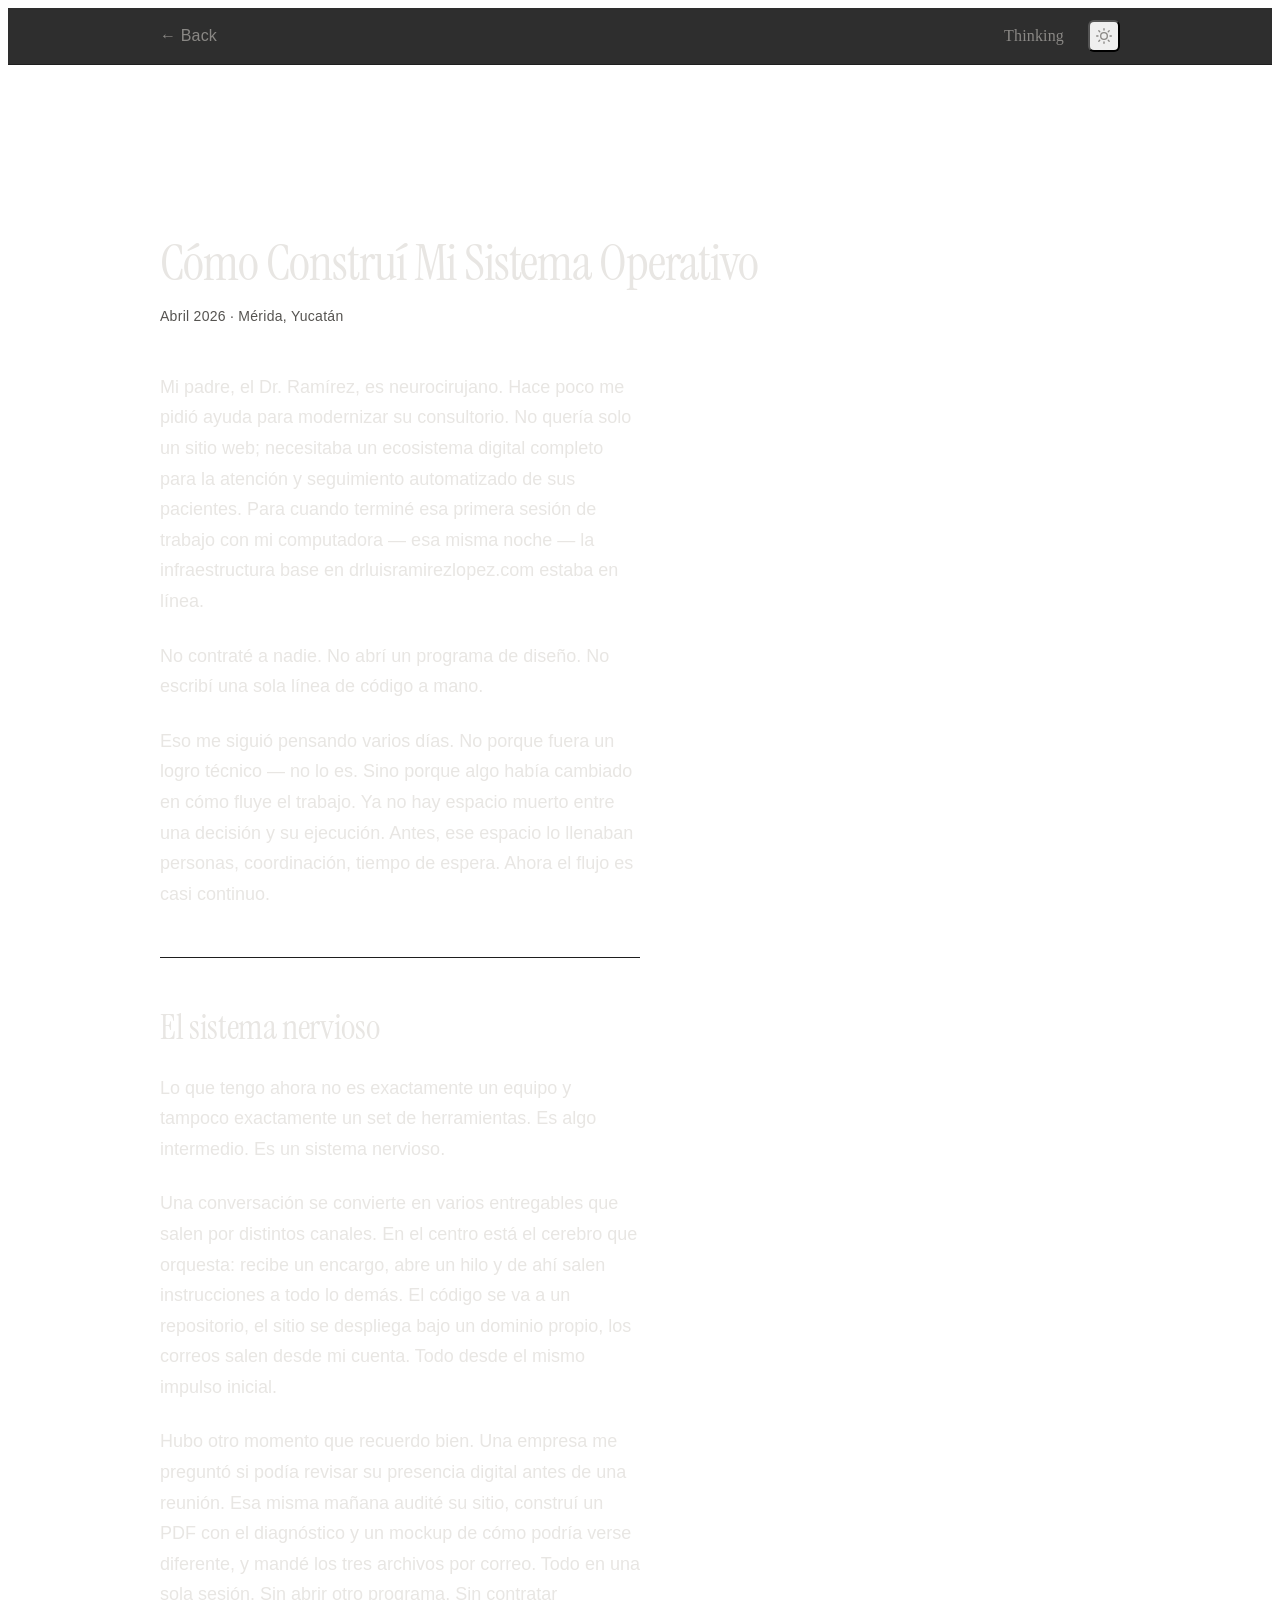
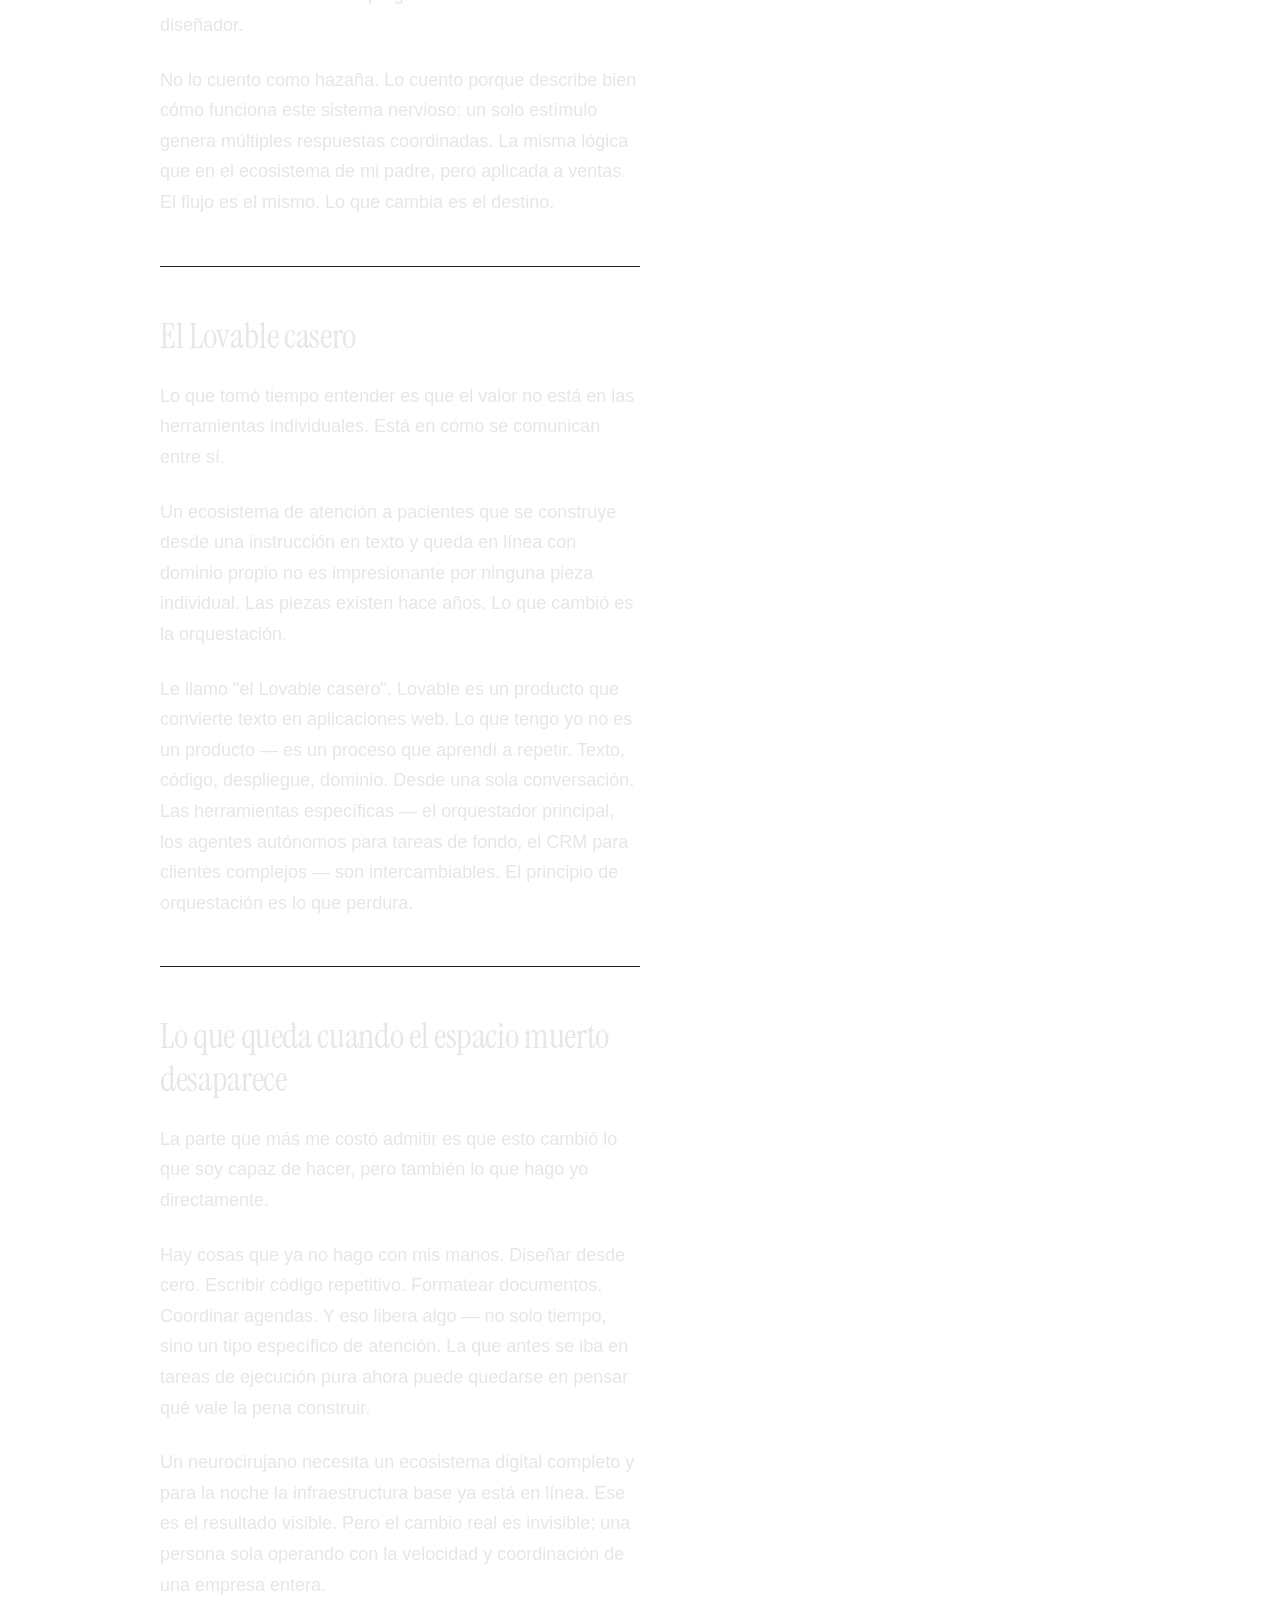
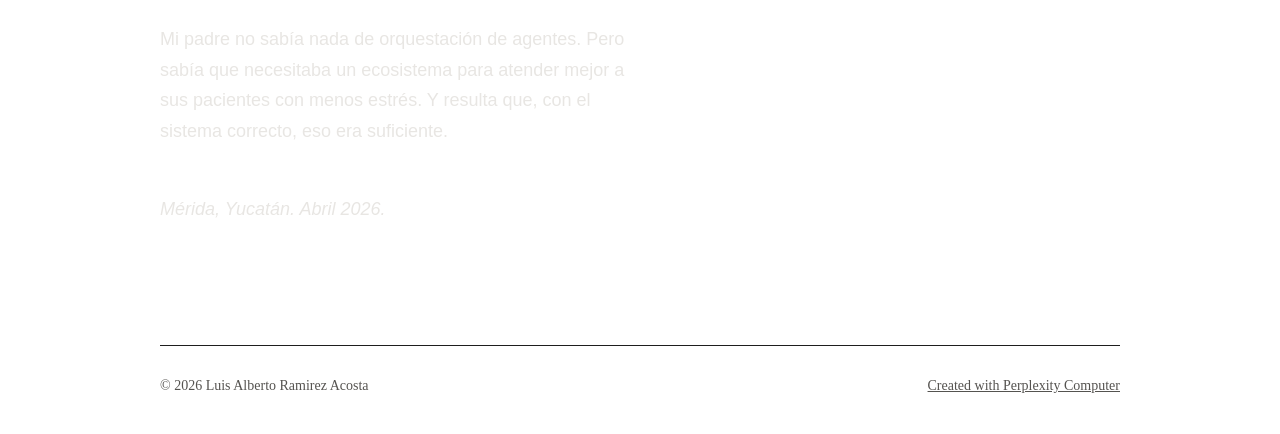
==== commit d7665174: "fix: correct Dr. Ramírez story across live articles" ====
--- a/como-construi-mi-sistema-operativo.html
+++ b/como-construi-mi-sistema-operativo.html
@@ -20,10 +20,10 @@
 <meta charset="UTF-8">
 <meta name="viewport" content="width=device-width, initial-scale=1.0">
 <title>Cómo Construí Mi Sistema Operativo — Luis Alberto Ramirez Acosta</title>
-<meta name="description" content="Un doctor me pidió un sitio web un martes en la tarde. Para esa noche estaba en línea. Lo que cambió no fue la tecnología — fue cómo fluye el trabajo.">
+<meta name="description" content="Mi padre, neurocirujano, necesitaba un ecosistema digital para sus pacientes. Para esa noche estaba en línea. Lo que cambió no fue la tecnología — fue cómo fluye el trabajo.">
 
 <meta property="og:title" content="Cómo Construí Mi Sistema Operativo — Luis Alberto Ramirez Acosta">
-<meta property="og:description" content="Un doctor me pidió un sitio web un martes en la tarde. Para esa noche estaba en línea. Lo que cambió fue cómo fluye el trabajo.">
+<meta property="og:description" content="Mi padre, neurocirujano, necesitaba un ecosistema digital para sus pacientes. Para esa noche estaba en línea. Lo que cambió fue cómo fluye el trabajo.">
 <meta property="og:type" content="article">
 
 <link rel="preconnect" href="https://fonts.googleapis.com">
@@ -61,7 +61,7 @@
 
       <div class="article-body hero-enter hero-enter-delay-2">
 
-        <p>Un doctor me mandó un mensaje un martes en la tarde. Quería un sitio web para su consultorio. Algo profesional, que los pacientes pudieran agendar cita, que se viera limpio. Para cuando terminé esa conversación con mi computadora — esa misma noche — drluisramirezlopez.com estaba en línea.</p>
+        <p>Mi padre, el Dr. Ramírez, es neurocirujano. Hace poco me pidió ayuda para modernizar su consultorio. No quería solo un sitio web; necesitaba un ecosistema digital completo para la atención y seguimiento automatizado de sus pacientes. Para cuando terminé esa primera sesión de trabajo con mi computadora — esa misma noche — la infraestructura base en drluisramirezlopez.com estaba en línea.</p>
 
         <p>No contraté a nadie. No abrí un programa de diseño. No escribí una sola línea de código a mano.</p>
 
@@ -77,7 +77,7 @@
 
         <p>Hubo otro momento que recuerdo bien. Una empresa me preguntó si podía revisar su presencia digital antes de una reunión. Esa misma mañana audité su sitio, construí un PDF con el diagnóstico y un mockup de cómo podría verse diferente, y mandé los tres archivos por correo. Todo en una sola sesión. Sin abrir otro programa. Sin contratar diseñador.</p>
 
-        <p>No lo cuento como hazaña. Lo cuento porque describe bien cómo funciona este sistema nervioso: un solo estímulo genera múltiples respuestas coordinadas. La misma lógica que en el sitio del doctor, pero aplicada a ventas. El flujo es el mismo. Lo que cambia es el destino.</p>
+        <p>No lo cuento como hazaña. Lo cuento porque describe bien cómo funciona este sistema nervioso: un solo estímulo genera múltiples respuestas coordinadas. La misma lógica que en el ecosistema de mi padre, pero aplicada a ventas. El flujo es el mismo. Lo que cambia es el destino.</p>
 
         <hr>
 
@@ -85,7 +85,7 @@
 
         <p>Lo que tomó tiempo entender es que el valor no está en las herramientas individuales. Está en cómo se comunican entre sí.</p>
 
-        <p>Un sitio web que se construye desde una instrucción en texto y queda en línea con dominio propio no es impresionante por ninguna pieza individual. Las piezas existen hace años. Lo que cambió es la orquestación.</p>
+        <p>Un ecosistema de atención a pacientes que se construye desde una instrucción en texto y queda en línea con dominio propio no es impresionante por ninguna pieza individual. Las piezas existen hace años. Lo que cambió es la orquestación.</p>
 
         <p>Le llamo "el Lovable casero". Lovable es un producto que convierte texto en aplicaciones web. Lo que tengo yo no es un producto — es un proceso que aprendí a repetir. Texto, código, despliegue, dominio. Desde una sola conversación. Las herramientas específicas — el orquestador principal, los agentes autónomos para tareas de fondo, el CRM para clientes complejos — son intercambiables. El principio de orquestación es lo que perdura.</p>
 
@@ -97,9 +97,9 @@
 
         <p>Hay cosas que ya no hago con mis manos. Diseñar desde cero. Escribir código repetitivo. Formatear documentos. Coordinar agendas. Y eso libera algo — no solo tiempo, sino un tipo específico de atención. La que antes se iba en tareas de ejecución pura ahora puede quedarse en pensar qué vale la pena construir.</p>
 
-        <p>Un martes en la tarde un doctor me pide un sitio y para la noche ya está en línea. Ese es el resultado visible. Pero el cambio real es invisible: una persona sola operando con la velocidad y coordinación de una empresa entera.</p>
+        <p>Un neurocirujano necesita un ecosistema digital completo y para la noche la infraestructura base ya está en línea. Ese es el resultado visible. Pero el cambio real es invisible: una persona sola operando con la velocidad y coordinación de una empresa entera.</p>
 
-        <p>El doctor no sabía nada de orquestación de agentes. Pero sabía que necesitaba un sitio web. Y resulta que, con el sistema correcto, eso era suficiente.</p>
+        <p>Mi padre no sabía nada de orquestación de agentes. Pero sabía que necesitaba un ecosistema para atender mejor a sus pacientes con menos estrés. Y resulta que, con el sistema correcto, eso era suficiente.</p>
 
         <p class="article-sign">Mérida, Yucatán. Abril 2026.</p>
 
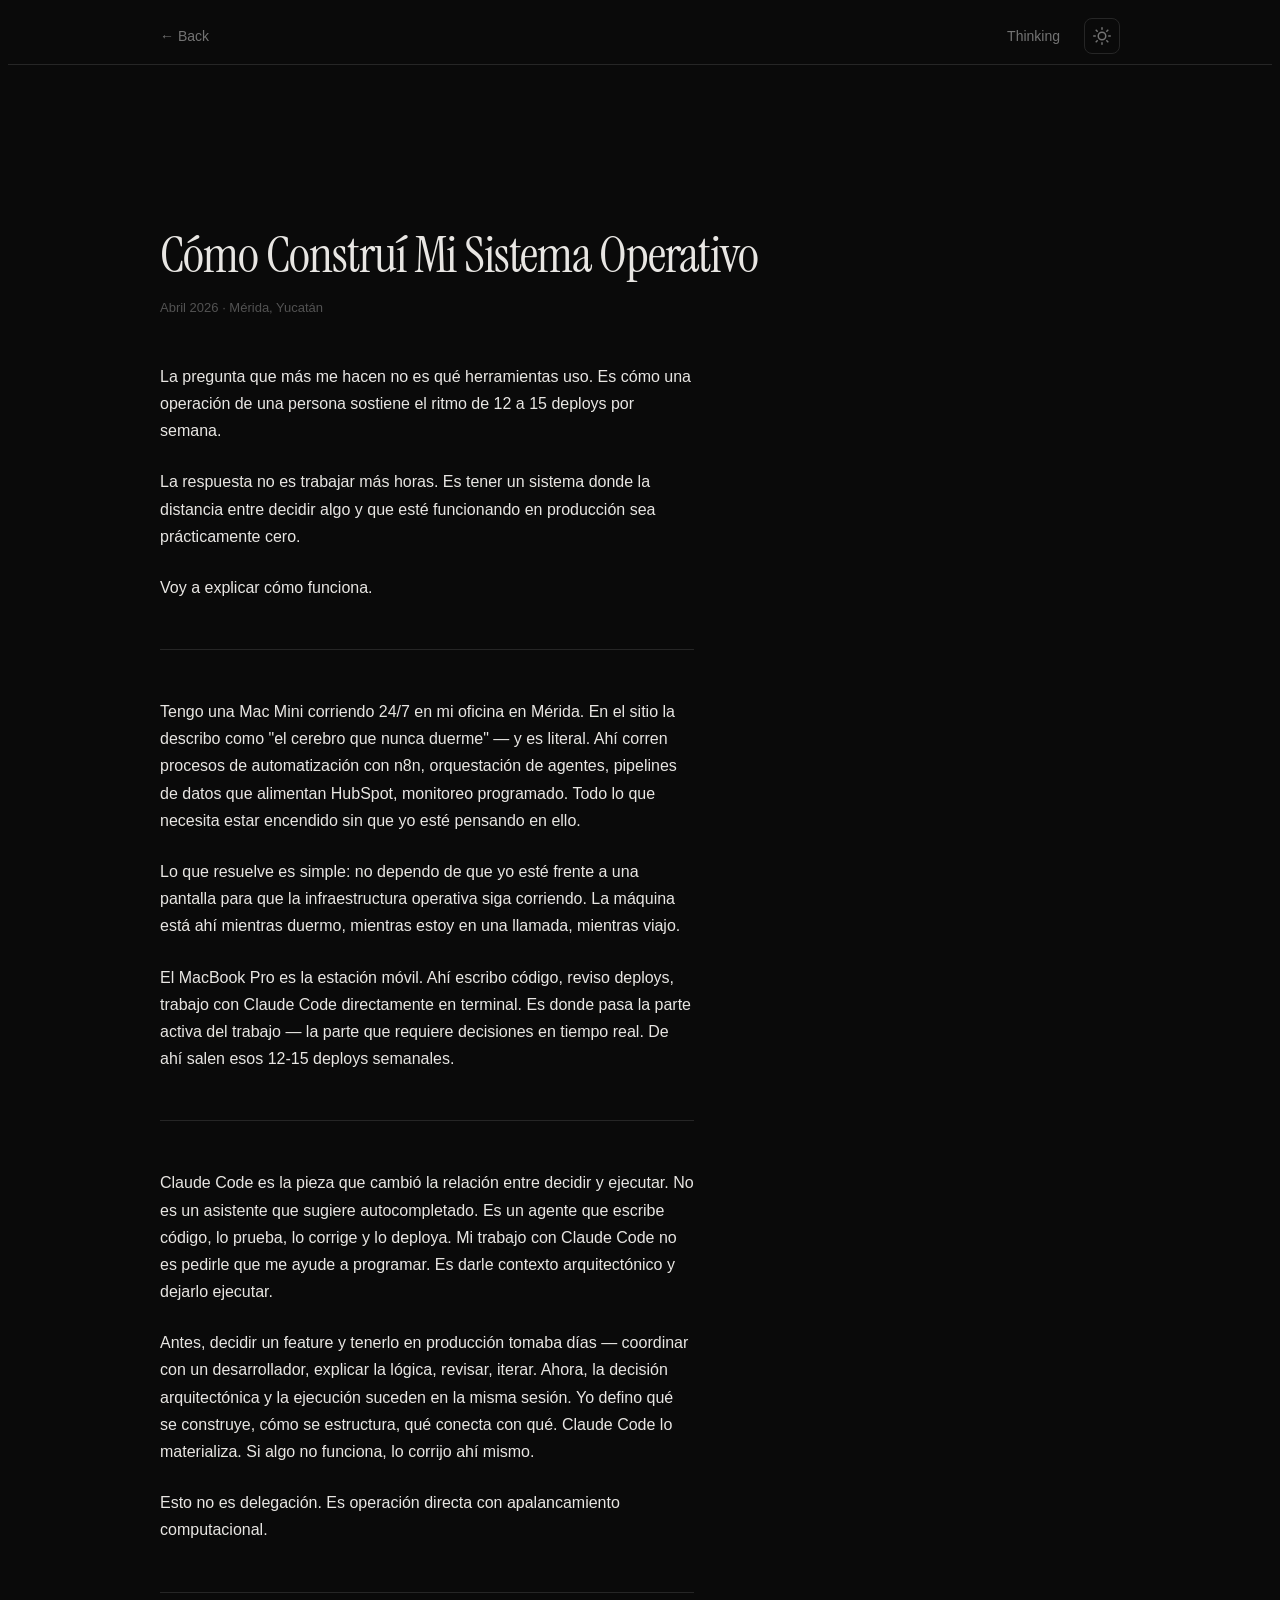
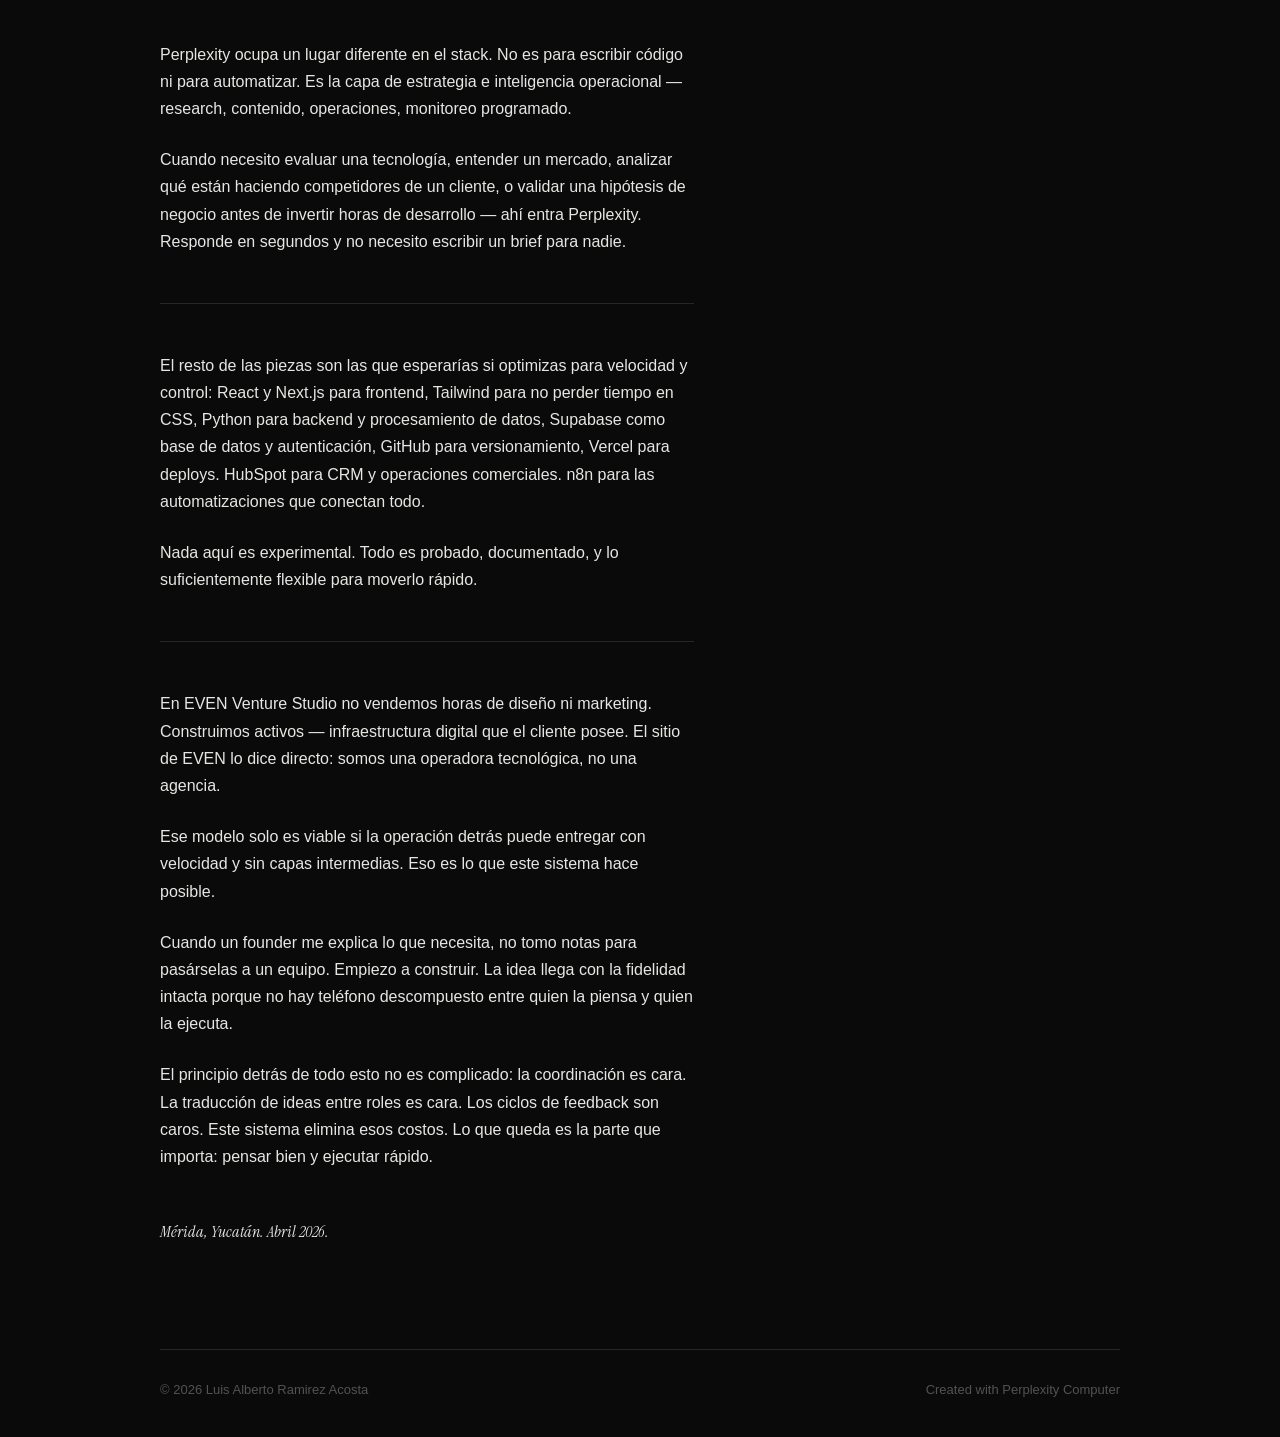
==== commit 98127865: "SEO: add robots.txt, sitemap, canonical tags, GA4, structured data, fix orphaned articles - Create r" ====
--- a/como-construi-mi-sistema-operativo.html
+++ b/como-construi-mi-sistema-operativo.html
@@ -12,19 +12,32 @@
         https://www.perplexity.ai/computer
 -->
 
-<meta name="generator" content="Perplexity Computer">
 <meta name="author" content="Luis Alberto Ramirez Acosta">
-<meta property="og:see_also" content="https://www.perplexity.ai/computer">
-<link rel="author" href="https://www.perplexity.ai/computer">
 
 <meta charset="UTF-8">
+<!-- Google Analytics -->
+<script async src="https://www.googletagmanager.com/gtag/js?id=G-ELK9HFM0W5"></script>
+<script>
+  window.dataLayer = window.dataLayer || [];
+  function gtag(){dataLayer.push(arguments);}
+  gtag('js', new Date());
+  gtag('config', 'G-ELK9HFM0W5');
+</script>
 <meta name="viewport" content="width=device-width, initial-scale=1.0">
 <title>Cómo Construí Mi Sistema Operativo — Luis Alberto Ramirez Acosta</title>
 <meta name="description" content="Mi padre, neurocirujano, necesitaba un ecosistema digital para sus pacientes. Para esa noche estaba en línea. Lo que cambió no fue la tecnología — fue cómo fluye el trabajo.">
+<link rel="canonical" href="https://luisracosta.com/como-construi-mi-sistema-operativo.html">
+<link rel="alternate" hreflang="es" href="https://luisracosta.com/como-construi-mi-sistema-operativo.html">
+<meta name="robots" content="index, follow">
 
 <meta property="og:title" content="Cómo Construí Mi Sistema Operativo — Luis Alberto Ramirez Acosta">
 <meta property="og:description" content="Mi padre, neurocirujano, necesitaba un ecosistema digital para sus pacientes. Para esa noche estaba en línea. Lo que cambió fue cómo fluye el trabajo.">
 <meta property="og:type" content="article">
+<meta property="og:url" content="https://luisracosta.com/como-construi-mi-sistema-operativo.html">
+<meta property="og:locale" content="es_MX">
+<meta property="og:image" content="https://luisracosta.com/images/og-image.png">
+<meta property="og:image:width" content="1200">
+<meta property="og:image:height" content="630">
 
 <link rel="preconnect" href="https://fonts.googleapis.com">
 <link rel="preconnect" href="https://fonts.gstatic.com" crossorigin>
@@ -34,6 +47,21 @@
 <link rel="icon" href="./vitruvian.svg" type="image/svg+xml">
 <link rel="stylesheet" href="./base.css">
 <link rel="stylesheet" href="./style.css">
+<script type="application/ld+json">
+{
+  "@context": "https://schema.org",
+  "@type": "Article",
+  "headline": "Cómo Construí Mi Sistema Operativo",
+  "description": "Mi padre, neurocirujano, necesitaba un ecosistema digital para sus pacientes. Lo que cambió no fue la tecnología — fue cómo fluye el trabajo.",
+  "datePublished": "2026-04-01",
+  "dateModified": "2026-04-01",
+  "author": {"@id": "https://luisracosta.com/#person"},
+  "publisher": {"@id": "https://luisracosta.com/#person"},
+  "mainEntityOfPage": "https://luisracosta.com/como-construi-mi-sistema-operativo.html",
+  "inLanguage": "es",
+  "image": "https://luisracosta.com/images/og-image.png"
+}
+</script>
 </head>
 <body>
 
@@ -61,45 +89,49 @@
 
       <div class="article-body hero-enter hero-enter-delay-2">
 
-        <p>Mi padre, el Dr. Ramírez, es neurocirujano. Hace poco me pidió ayuda para modernizar su consultorio. No quería solo un sitio web; necesitaba un ecosistema digital completo para la atención y seguimiento automatizado de sus pacientes. Para cuando terminé esa primera sesión de trabajo con mi computadora — esa misma noche — la infraestructura base en drluisramirezlopez.com estaba en línea.</p>
+        <p>La pregunta que más me hacen no es qué herramientas uso. Es cómo una operación de una persona sostiene el ritmo de 12 a 15 deploys por semana.</p>
 
-        <p>No contraté a nadie. No abrí un programa de diseño. No escribí una sola línea de código a mano.</p>
+        <p>La respuesta no es trabajar más horas. Es tener un sistema donde la distancia entre decidir algo y que esté funcionando en producción sea prácticamente cero.</p>
 
-        <p>Eso me siguió pensando varios días. No porque fuera un logro técnico — no lo es. Sino porque algo había cambiado en cómo fluye el trabajo. Ya no hay espacio muerto entre una decisión y su ejecución. Antes, ese espacio lo llenaban personas, coordinación, tiempo de espera. Ahora el flujo es casi continuo.</p>
+        <p>Voy a explicar cómo funciona.</p>
 
         <hr>
 
-        <h2>El sistema nervioso</h2>
+        <p>Tengo una Mac Mini corriendo 24/7 en mi oficina en Mérida. En el sitio la describo como "el cerebro que nunca duerme" — y es literal. Ahí corren procesos de automatización con n8n, orquestación de agentes, pipelines de datos que alimentan HubSpot, monitoreo programado. Todo lo que necesita estar encendido sin que yo esté pensando en ello.</p>
 
-        <p>Lo que tengo ahora no es exactamente un equipo y tampoco exactamente un set de herramientas. Es algo intermedio. Es un sistema nervioso.</p>
+        <p>Lo que resuelve es simple: no dependo de que yo esté frente a una pantalla para que la infraestructura operativa siga corriendo. La máquina está ahí mientras duermo, mientras estoy en una llamada, mientras viajo.</p>
 
-        <p>Una conversación se convierte en varios entregables que salen por distintos canales. En el centro está el cerebro que orquesta: recibe un encargo, abre un hilo y de ahí salen instrucciones a todo lo demás. El código se va a un repositorio, el sitio se despliega bajo un dominio propio, los correos salen desde mi cuenta. Todo desde el mismo impulso inicial.</p>
-
-        <p>Hubo otro momento que recuerdo bien. Una empresa me preguntó si podía revisar su presencia digital antes de una reunión. Esa misma mañana audité su sitio, construí un PDF con el diagnóstico y un mockup de cómo podría verse diferente, y mandé los tres archivos por correo. Todo en una sola sesión. Sin abrir otro programa. Sin contratar diseñador.</p>
-
-        <p>No lo cuento como hazaña. Lo cuento porque describe bien cómo funciona este sistema nervioso: un solo estímulo genera múltiples respuestas coordinadas. La misma lógica que en el ecosistema de mi padre, pero aplicada a ventas. El flujo es el mismo. Lo que cambia es el destino.</p>
+        <p>El MacBook Pro es la estación móvil. Ahí escribo código, reviso deploys, trabajo con Claude Code directamente en terminal. Es donde pasa la parte activa del trabajo — la parte que requiere decisiones en tiempo real. De ahí salen esos 12-15 deploys semanales.</p>
 
         <hr>
 
-        <h2>El Lovable casero</h2>
+        <p>Claude Code es la pieza que cambió la relación entre decidir y ejecutar. No es un asistente que sugiere autocompletado. Es un agente que escribe código, lo prueba, lo corrige y lo deploya. Mi trabajo con Claude Code no es pedirle que me ayude a programar. Es darle contexto arquitectónico y dejarlo ejecutar.</p>
 
-        <p>Lo que tomó tiempo entender es que el valor no está en las herramientas individuales. Está en cómo se comunican entre sí.</p>
+        <p>Antes, decidir un feature y tenerlo en producción tomaba días — coordinar con un desarrollador, explicar la lógica, revisar, iterar. Ahora, la decisión arquitectónica y la ejecución suceden en la misma sesión. Yo defino qué se construye, cómo se estructura, qué conecta con qué. Claude Code lo materializa. Si algo no funciona, lo corrijo ahí mismo.</p>
 
-        <p>Un ecosistema de atención a pacientes que se construye desde una instrucción en texto y queda en línea con dominio propio no es impresionante por ninguna pieza individual. Las piezas existen hace años. Lo que cambió es la orquestación.</p>
-
-        <p>Le llamo "el Lovable casero". Lovable es un producto que convierte texto en aplicaciones web. Lo que tengo yo no es un producto — es un proceso que aprendí a repetir. Texto, código, despliegue, dominio. Desde una sola conversación. Las herramientas específicas — el orquestador principal, los agentes autónomos para tareas de fondo, el CRM para clientes complejos — son intercambiables. El principio de orquestación es lo que perdura.</p>
+        <p>Esto no es delegación. Es operación directa con apalancamiento computacional.</p>
 
         <hr>
 
-        <h2>Lo que queda cuando el espacio muerto desaparece</h2>
+        <p>Perplexity ocupa un lugar diferente en el stack. No es para escribir código ni para automatizar. Es la capa de estrategia e inteligencia operacional — research, contenido, operaciones, monitoreo programado.</p>
 
-        <p>La parte que más me costó admitir es que esto cambió lo que soy capaz de hacer, pero también lo que hago yo directamente.</p>
+        <p>Cuando necesito evaluar una tecnología, entender un mercado, analizar qué están haciendo competidores de un cliente, o validar una hipótesis de negocio antes de invertir horas de desarrollo — ahí entra Perplexity. Responde en segundos y no necesito escribir un brief para nadie.</p>
 
-        <p>Hay cosas que ya no hago con mis manos. Diseñar desde cero. Escribir código repetitivo. Formatear documentos. Coordinar agendas. Y eso libera algo — no solo tiempo, sino un tipo específico de atención. La que antes se iba en tareas de ejecución pura ahora puede quedarse en pensar qué vale la pena construir.</p>
+        <hr>
 
-        <p>Un neurocirujano necesita un ecosistema digital completo y para la noche la infraestructura base ya está en línea. Ese es el resultado visible. Pero el cambio real es invisible: una persona sola operando con la velocidad y coordinación de una empresa entera.</p>
+        <p>El resto de las piezas son las que esperarías si optimizas para velocidad y control: React y Next.js para frontend, Tailwind para no perder tiempo en CSS, Python para backend y procesamiento de datos, Supabase como base de datos y autenticación, GitHub para versionamiento, Vercel para deploys. HubSpot para CRM y operaciones comerciales. n8n para las automatizaciones que conectan todo.</p>
 
-        <p>Mi padre no sabía nada de orquestación de agentes. Pero sabía que necesitaba un ecosistema para atender mejor a sus pacientes con menos estrés. Y resulta que, con el sistema correcto, eso era suficiente.</p>
+        <p>Nada aquí es experimental. Todo es probado, documentado, y lo suficientemente flexible para moverlo rápido.</p>
+
+        <hr>
+
+        <p>En EVEN Venture Studio no vendemos horas de diseño ni marketing. Construimos activos — infraestructura digital que el cliente posee. El sitio de EVEN lo dice directo: somos una operadora tecnológica, no una agencia.</p>
+
+        <p>Ese modelo solo es viable si la operación detrás puede entregar con velocidad y sin capas intermedias. Eso es lo que este sistema hace posible.</p>
+
+        <p>Cuando un founder me explica lo que necesita, no tomo notas para pasárselas a un equipo. Empiezo a construir. La idea llega con la fidelidad intacta porque no hay teléfono descompuesto entre quien la piensa y quien la ejecuta.</p>
+
+        <p>El principio detrás de todo esto no es complicado: la coordinación es cara. La traducción de ideas entre roles es cara. Los ciclos de feedback son caros. Este sistema elimina esos costos. Lo que queda es la parte que importa: pensar bien y ejecutar rápido.</p>
 
         <p class="article-sign">Mérida, Yucatán. Abril 2026.</p>
 
--- a/style.css
+++ b/style.css
@@ -1,588 +1,645 @@
 /* ============================================
-   Luis Ramirez — Personal Site
-   Dark-first, typography-driven, minimalist
-   ============================================ */
-
-/* --- Fonts --- */
-/* Instrument Serif for display (name), Satoshi for body */
-
-/* --- Design Tokens --- */
+   luisracosta.com — Full-Screen Scroll Redesign
+   GSAP + Lenis. Pure #FFFFFF / #0A0A0A.
+   Full-viewport sections. Zero dividers. Zero shadows.
+   ============================================ */
+
 :root {
-  /* Type Scale */
-  --text-xs:   clamp(0.75rem,  0.7rem  + 0.25vw, 0.875rem);
-  --text-sm:   clamp(0.875rem, 0.8rem  + 0.35vw, 1rem);
-  --text-base: clamp(1rem,     0.95rem + 0.25vw, 1.125rem);
-  --text-lg:   clamp(1.125rem, 1rem    + 0.75vw, 1.5rem);
-  --text-xl:   clamp(1.5rem,   1.2rem  + 1.25vw, 2.25rem);
-  --text-2xl:  clamp(2rem,     1.2rem  + 2.5vw,  3.5rem);
-  --text-3xl:  clamp(2.5rem,   1rem    + 4vw,    5rem);
-  --text-hero: clamp(3rem,     0.5rem  + 7vw,    8rem);
-
-  /* Spacing (4px base) */
-  --space-1:  0.25rem;
-  --space-2:  0.5rem;
-  --space-3:  0.75rem;
-  --space-4:  1rem;
-  --space-5:  1.25rem;
-  --space-6:  1.5rem;
-  --space-8:  2rem;
-  --space-10: 2.5rem;
-  --space-12: 3rem;
-  --space-16: 4rem;
-  --space-20: 5rem;
-  --space-24: 6rem;
-  --space-32: 8rem;
-
-  /* Radius */
-  --radius-sm: 0.375rem;
-  --radius-md: 0.5rem;
-  --radius-lg: 0.75rem;
-  --radius-xl: 1rem;
-  --radius-full: 9999px;
-
-  /* Transition */
-  --transition-interactive: 180ms cubic-bezier(0.16, 1, 0.3, 1);
-  --ease-out: cubic-bezier(0.16, 1, 0.3, 1);
-
-  /* Content widths */
-  --content-narrow: 640px;
-  --content-default: 960px;
-  --content-wide: 1200px;
-
-  /* Font families */
+  --bg:           #FFFFFF;
+  --color-bg:     #FFFFFF;
+  --surface:      #F5F5F5;
+  --card:         #FFFFFF;
+  --border:       #E5E5E5;
+  --border-hover: #CCCCCC;
+  --text:         #0A0A0A;
+  --text-2:       #525252;
+  --text-muted:   #737373;
+  --text-faint:   #A3A3A3;
+
   --font-display: 'Instrument Serif', Georgia, serif;
-  --font-body: 'Satoshi', 'Inter', sans-serif;
-}
-
-/* --- DARK MODE (default) --- */
-:root, [data-theme="dark"] {
-  --color-bg:             #0A0A0A;
-  --color-surface:        #111111;
-  --color-surface-2:      #161616;
-  --color-surface-offset: #0E0E0E;
-  --color-divider:        #1E1E1E;
-  --color-border:         #2A2A2A;
-
-  --color-text:           #E8E6E3;
-  --color-text-muted:     #8A8885;
-  --color-text-faint:     #555350;
-
-  --color-primary:        #E8E6E3;
-  --color-primary-hover:  #FFFFFF;
-
-  --shadow-sm: 0 1px 2px rgba(0,0,0,0.3);
-  --shadow-md: 0 4px 12px rgba(0,0,0,0.4);
-  --shadow-lg: 0 12px 32px rgba(0,0,0,0.5);
-}
-
-/* --- LIGHT MODE --- */
-[data-theme="light"] {
-  --color-bg:             #FAFAF8;
-  --color-surface:        #F3F2EE;
-  --color-surface-2:      #EEEDEA;
-  --color-surface-offset: #F6F5F2;
-  --color-divider:        #E0DFDB;
-  --color-border:         #D4D3CE;
-
-  --color-text:           #1A1A18;
-  --color-text-muted:     #6E6D6A;
-  --color-text-faint:     #A8A7A3;
-
-  --color-primary:        #1A1A18;
-  --color-primary-hover:  #000000;
-
-  --shadow-sm: 0 1px 2px rgba(0,0,0,0.06);
-  --shadow-md: 0 4px 12px rgba(0,0,0,0.08);
-  --shadow-lg: 0 12px 32px rgba(0,0,0,0.12);
-}
-
-/* System preference fallback */
-@media (prefers-color-scheme: light) {
-  :root:not([data-theme]) {
-    --color-bg:             #FAFAF8;
-    --color-surface:        #F3F2EE;
-    --color-surface-2:      #EEEDEA;
-    --color-surface-offset: #F6F5F2;
-    --color-divider:        #E0DFDB;
-    --color-border:         #D4D3CE;
-    --color-text:           #1A1A18;
-    --color-text-muted:     #6E6D6A;
-    --color-text-faint:     #A8A7A3;
-    --color-primary:        #1A1A18;
-    --color-primary-hover:  #000000;
-    --shadow-sm: 0 1px 2px rgba(0,0,0,0.06);
-    --shadow-md: 0 4px 12px rgba(0,0,0,0.08);
-    --shadow-lg: 0 12px 32px rgba(0,0,0,0.12);
+  --font-body:    'Satoshi', 'Inter', -apple-system, sans-serif;
+  --font-mono:    'DM Mono', 'SF Mono', monospace;
+
+  --ease: cubic-bezier(0.16, 1, 0.3, 1);
+}
+
+[data-theme="dark"] {
+  --bg:           #0A0A0A;
+  --color-bg:     #0A0A0A;
+  --surface:      #111111;
+  --card:         #161616;
+  --border:       #262626;
+  --border-hover: #383838;
+  --text:         #E8E6E3;
+  --text-2:       #A0A0A0;
+  --text-muted:   #737373;
+  --text-faint:   #525252;
+}
+
+@media (prefers-reduced-motion: reduce) {
+  *, *::before, *::after {
+    animation-duration: 0.01ms !important;
+    transition-duration: 0.01ms !important;
   }
 }
 
-/* ============================================
-   Layout
-   ============================================ */
-
-.site-wrapper {
-  max-width: var(--content-default);
-  margin: 0 auto;
-  padding-inline: var(--space-6);
-}
-
-@media (min-width: 768px) {
-  .site-wrapper {
-    padding-inline: var(--space-10);
-  }
-}
-
-/* ============================================
-   Header / Nav
-   ============================================ */
-
-.site-header {
-  position: sticky;
-  top: 0;
-  z-index: 50;
-  background: oklch(from var(--color-bg) l c h / 0.85);
-  backdrop-filter: blur(16px);
-  -webkit-backdrop-filter: blur(16px);
-  border-bottom: 1px solid var(--color-divider);
-}
-
-.header-inner {
-  display: flex;
-  align-items: center;
-  justify-content: space-between;
-  height: 3.5rem;
-  max-width: var(--content-default);
-  margin: 0 auto;
-  padding-inline: var(--space-6);
-}
-
-@media (min-width: 768px) {
-  .header-inner {
-    padding-inline: var(--space-10);
-  }
-}
-
-.header-spacer {
-  width: 24px;
-}
-
-.header-nav {
-  display: flex;
-  align-items: center;
-  gap: var(--space-6);
-}
-
-.header-nav a {
-  font-size: var(--text-sm);
-  color: var(--color-text-muted);
-  text-decoration: none;
-  letter-spacing: 0.01em;
-}
-
-.header-nav a:hover {
-  color: var(--color-text);
-}
+body {
+  background: var(--bg);
+  color: var(--text);
+  font-family: var(--font-body);
+  overflow-x: hidden;
+  transition: background 200ms ease, color 200ms ease;
+}
+
+a { color: inherit; text-decoration: none; }
+
+/* ============================================
+   LAYOUT — Varied content widths
+   ============================================ */
+
+.col       { max-width: 560px; margin: 0 auto; padding: 0 24px; width: 100%; }
+.col-sm    { max-width: 440px; margin: 0 auto; padding: 0 24px; width: 100%; }
+.col-md    { max-width: 520px; margin: 0 auto; padding: 0 24px; width: 100%; }
+.col-wide  { max-width: 700px; margin: 0 auto; padding: 0 32px; width: 100%; }
+.col-hero  { max-width: 600px; margin: 0 auto; padding: 0 24px; width: 100%; }
+
+/* ============================================
+   PRELOADER
+   ============================================ */
+
+#preloader {
+  position: fixed; inset: 0; background: var(--bg);
+  display: flex; align-items: center; justify-content: center;
+  z-index: 999; transition: opacity 400ms ease;
+}
+#preloader.fade-out { opacity: 0; pointer-events: none; }
+.preloader-mark { font-family: var(--font-display); font-size: 48px; color: var(--text); }
+
+/* ============================================
+   STICKY NAV
+   ============================================ */
+
+.site-nav {
+  position: fixed; top: 0; left: 0; right: 0; z-index: 100;
+  background: rgba(255,255,255,0.85);
+  backdrop-filter: blur(16px); -webkit-backdrop-filter: blur(16px);
+  border-bottom: 1px solid var(--border);
+  transform: translateY(-100%);
+  transition: transform 300ms var(--ease);
+}
+.site-nav.visible { transform: translateY(0); }
+[data-theme="dark"] .site-nav { background: rgba(10,10,10,0.85); }
+
+.nav-inner {
+  max-width: 700px; margin: 0 auto; padding: 0 32px;
+  height: 52px; display: flex; align-items: center; justify-content: space-between; gap: 16px;
+}
+.nav-name { font-family: var(--font-display); font-size: 15px; color: var(--text); white-space: nowrap; flex-shrink: 0; }
+.nav-links { display: flex; align-items: center; gap: 20px; overflow-x: auto; }
+.nav-link {
+  font-family: var(--font-body); font-size: 13px; font-weight: 500;
+  color: var(--text-muted); white-space: nowrap;
+  transition: color 180ms ease; padding: 2px 0; border-bottom: 1.5px solid transparent;
+}
+.nav-link:hover { color: var(--text); }
+.nav-link.active { color: var(--text); border-bottom-color: var(--text); }
 
 .theme-toggle {
+  width: 36px; height: 36px; border-radius: 8px; border: 1px solid var(--border);
+  background: transparent; color: var(--text-muted);
+  display: flex; align-items: center; justify-content: center;
+  cursor: pointer; flex-shrink: 0; transition: all 180ms var(--ease);
+}
+.theme-toggle:hover { background: var(--surface); color: var(--text); }
+.icon-sun { display: none; }
+.icon-moon { display: block; }
+[data-theme="dark"] .icon-sun { display: block; }
+[data-theme="dark"] .icon-moon { display: none; }
+
+/* ============================================
+   FULL-VIEWPORT SECTIONS
+   ============================================ */
+
+.section {
   display: flex;
   align-items: center;
   justify-content: center;
-  width: 2rem;
-  height: 2rem;
-  color: var(--color-text-muted);
-  border-radius: var(--radius-sm);
-  transition: color var(--transition-interactive),
-              background var(--transition-interactive);
-}
-
-.theme-toggle:hover {
-  color: var(--color-text);
-  background: var(--color-surface);
-}
-
-/* ============================================
-   Hero Section
+  position: relative;
+  padding: 100px 0;
+}
+
+/* Section labels: inside col, centered on mobile, absolute on desktop */
+.section-label {
+  display: block;
+  font-family: var(--font-mono); font-size: 11px; font-weight: 400;
+  letter-spacing: 0.08em; text-transform: uppercase;
+  color: var(--text-faint);
+  text-align: center;
+  margin-bottom: 32px;
+}
+
+/* ============================================
+   SCROLL PROGRESS INDICATOR
+   ============================================ */
+
+.scroll-progress {
+  position: fixed; top: 0; right: 0;
+  width: 3px; height: 100vh;
+  z-index: 90; pointer-events: none;
+}
+.scroll-progress-fill {
+  width: 100%; height: 0%;
+  background: var(--text);
+  opacity: 0.15;
+  transition: height 100ms linear;
+}
+
+/* ============================================
+   HERO — 100vh, generous spacing
    ============================================ */
 
 .hero {
-  display: flex;
-  flex-direction: column;
-  justify-content: center;
-  align-items: flex-start;
-  min-height: 70vh;
-  padding-block: clamp(var(--space-16), 10vw, var(--space-32));
-}
-
-.hero-name {
+  min-height: 100vh;
+  display: flex; flex-direction: column;
+  align-items: center; justify-content: center;
+  position: relative; text-align: left;
+  padding: 0 24px;
+}
+.hero > .col-hero { width: 100%; }
+
+.hero-grid {
+  position: absolute; inset: 0;
+  background-image:
+    linear-gradient(var(--border) 1px, transparent 1px),
+    linear-gradient(90deg, var(--border) 1px, transparent 1px);
+  background-size: 80px 80px;
+  opacity: 0.15; pointer-events: none;
+}
+[data-theme="dark"] .hero-grid { opacity: 0.06; }
+
+.clock {
+  font-family: var(--font-mono); font-size: 13px; color: var(--text-faint);
+  margin-bottom: 48px; letter-spacing: 0.02em;
+}
+.name {
   font-family: var(--font-display);
-  font-size: var(--text-hero);
-  font-weight: 400;
-  line-height: 1.05;
-  letter-spacing: -0.02em;
-  color: var(--color-text);
-  margin-bottom: var(--space-6);
-}
-
-.hero-subtitle {
-  font-family: var(--font-body);
-  font-size: var(--text-base);
-  font-weight: 400;
-  color: var(--color-text-muted);
-  letter-spacing: 0.02em;
-}
-
-.hero-line {
-  width: 3rem;
-  height: 1px;
-  background: var(--color-divider);
-  margin-top: var(--space-10);
-}
-
-/* ============================================
-   Section Common
-   ============================================ */
-
-.section {
-  padding-block: clamp(var(--space-12), 8vw, var(--space-24));
-  border-top: 1px solid var(--color-divider);
-}
-
-.section-label {
-  font-family: var(--font-body);
-  font-size: var(--text-xs);
-  font-weight: 500;
-  text-transform: uppercase;
-  letter-spacing: 0.12em;
-  color: var(--color-text-faint);
-  margin-bottom: var(--space-8);
-}
-
-/* ============================================
-   What I Do
-   ============================================ */
-
-.what-i-do-text {
-  font-size: var(--text-lg);
-  font-weight: 400;
-  line-height: 1.55;
-  color: var(--color-text);
-  max-width: 60ch;
-}
-
-.what-i-do-text a {
-  color: var(--color-text);
-  text-decoration-color: var(--color-text-faint);
-  text-underline-offset: 3px;
-  text-decoration-thickness: 1px;
-}
-
-.what-i-do-text a:hover {
-  text-decoration-color: var(--color-text);
-}
-
-/* ============================================
-   Thinking (Blog Index)
-   ============================================ */
-
-.thinking-list {
-  list-style: none;
-  padding: 0;
-  margin: 0;
-}
-
-.thinking-item {
-  padding-block: var(--space-6);
-  border-bottom: 1px solid var(--color-divider);
-  display: flex;
-  flex-direction: column;
-  gap: var(--space-2);
-}
-
-.thinking-item:first-child {
-  padding-top: 0;
-}
-
-.thinking-item:last-child {
-  border-bottom: none;
-}
-
-.thinking-title {
-  font-family: var(--font-body);
-  font-size: var(--text-base);
-  font-weight: 500;
-  color: var(--color-text);
-  text-decoration: none;
-  line-height: 1.4;
-  cursor: default;
-}
-
-.thinking-date {
-  font-size: var(--text-xs);
-  color: var(--color-text-faint);
-  font-variant-numeric: tabular-nums;
-}
-
-/* ============================================
-   Elsewhere
-   ============================================ */
-
-.elsewhere-links {
-  display: flex;
-  gap: var(--space-8);
-  flex-wrap: wrap;
-}
-
-.elsewhere-link {
-  font-size: var(--text-sm);
-  color: var(--color-text-muted);
-  text-decoration: none;
-  letter-spacing: 0.01em;
-  transition: color var(--transition-interactive);
-}
-
-.elsewhere-link:hover {
-  color: var(--color-text);
-}
-
-/* ============================================
-   Contact
-   ============================================ */
-
-.contact-email {
-  font-family: var(--font-body);
-  font-size: var(--text-lg);
-  color: var(--color-text);
-  text-decoration: none;
-  text-decoration-color: var(--color-text-faint);
-  text-underline-offset: 4px;
-  text-decoration-thickness: 1px;
-}
-
-.contact-email:hover {
-  text-decoration: underline;
-  text-decoration-color: var(--color-text);
-  text-underline-offset: 4px;
-  text-decoration-thickness: 1px;
-}
-
-/* ============================================
-   Footer
-   ============================================ */
-
-.site-footer {
-  border-top: 1px solid var(--color-divider);
-  padding-block: var(--space-8);
-  display: flex;
-  align-items: center;
-  justify-content: space-between;
-  flex-wrap: wrap;
-  gap: var(--space-4);
-}
-
-.footer-text {
-  font-size: var(--text-xs);
-  color: var(--color-text-faint);
-}
-
-.footer-text a {
-  color: var(--color-text-faint);
-  text-decoration: none;
-}
-
-.footer-text a:hover {
-  color: var(--color-text-muted);
-}
-
-/* ============================================
-   Scroll Fade-In Animations (CSS-native)
-   ============================================ */
-
-/* JS-driven fade-in: starts invisible, JS adds .is-visible on scroll */
-.fade-in {
-  opacity: 0;
-  transition: opacity 0.7s cubic-bezier(0.16, 1, 0.3, 1);
-}
-
-.fade-in.is-visible {
-  opacity: 1;
-}
-
-/* Staggered fade for children */
-.stagger-children > * {
-  opacity: 0;
-  transition: opacity 0.5s cubic-bezier(0.16, 1, 0.3, 1);
-}
-
-.stagger-children.is-visible > * {
-  opacity: 1;
-}
-
-.stagger-children.is-visible > *:nth-child(1) { transition-delay: 0s; }
-.stagger-children.is-visible > *:nth-child(2) { transition-delay: 0.06s; }
-.stagger-children.is-visible > *:nth-child(3) { transition-delay: 0.12s; }
-.stagger-children.is-visible > *:nth-child(4) { transition-delay: 0.18s; }
-.stagger-children.is-visible > *:nth-child(5) { transition-delay: 0.24s; }
-.stagger-children.is-visible > *:nth-child(6) { transition-delay: 0.30s; }
-
-/* No-JS fallback: show everything */
-@media (scripting: none) {
-  .fade-in,
-  .stagger-children > * {
-    opacity: 1 !important;
+  font-size: clamp(1.6rem, 1rem + 2.5vw, 2.8rem);
+  font-weight: 400; color: var(--text);
+  margin: 0 0 12px; line-height: 1.15;
+}
+.tagline {
+  font-family: var(--font-body); font-size: 17px; font-weight: 400;
+  color: var(--text-muted); margin: 0 0 20px;
+}
+.location {
+  font-family: var(--font-body); font-size: 13px; color: var(--text-faint);
+  margin-bottom: 48px;
+}
+.mono { font-family: var(--font-mono); }
+
+.social-bar { display: flex; gap: 6px; margin-bottom: 28px; }
+.social-icon {
+  width: 40px; height: 40px; border-radius: 10px;
+  display: flex; align-items: center; justify-content: center;
+  color: var(--text-muted);
+  transition: background 180ms var(--ease), color 180ms var(--ease), transform 180ms var(--ease);
+}
+.social-icon:hover { background: var(--surface); color: var(--text); transform: scale(1.05); }
+[data-theme="dark"] .social-icon:hover { background: #1A1A18; }
+
+.action-row { display: flex; align-items: center; gap: 14px; }
+.btn {
+  font-family: var(--font-body); font-size: 14px; font-weight: 500;
+  padding: 10px 20px; border-radius: 10px;
+  border: 1px solid var(--border); cursor: pointer;
+  display: inline-flex; align-items: center; gap: 8px;
+  transition: all 180ms var(--ease);
+}
+.btn-primary { background: var(--text); color: var(--bg); border-color: var(--text); }
+.btn-primary:hover { opacity: 0.85; }
+.btn-secondary { background: transparent; color: var(--text); }
+.btn-secondary:hover { background: var(--surface); border-color: var(--border-hover); }
+.action-divider { font-size: 13px; color: var(--text-faint); }
+
+.scroll-indicator {
+  position: absolute; bottom: 40px; left: 50%; transform: translateX(-50%);
+  color: var(--text-faint); animation: scrollPulse 2s ease-in-out infinite;
+}
+@keyframes scrollPulse {
+  0%, 100% { opacity: 0.3; transform: translateX(-50%) translateY(0); }
+  50% { opacity: 0.7; transform: translateX(-50%) translateY(6px); }
+}
+
+.toast {
+  position: fixed; bottom: 32px; left: 50%;
+  transform: translateX(-50%) translateY(8px);
+  background: var(--text); color: var(--bg);
+  font-family: var(--font-body); font-size: 13px; font-weight: 500;
+  padding: 10px 20px; border-radius: 10px;
+  opacity: 0; transition: opacity 200ms ease, transform 200ms ease;
+  z-index: 200; pointer-events: none;
+}
+.toast.visible { opacity: 1; transform: translateX(-50%) translateY(0); }
+
+/* ============================================
+   ABOUT — intimate reading width
+   ============================================ */
+
+.about-text p {
+  font-family: var(--font-body); font-size: 16px; line-height: 1.8;
+  color: var(--text); margin: 0 0 20px;
+}
+.about-text p:last-child { margin-bottom: 0; }
+.about-cta {
+  font-weight: 500; color: var(--text);
+  border-top: 1px solid var(--border);
+  padding-top: 20px; margin-top: 28px;
+}
+.about-text a { border-bottom: 1px solid var(--border-hover); transition: border-color 180ms ease; }
+.about-text a:hover { border-color: var(--text); }
+
+/* ============================================
+   SETUP — wide showcase
+   ============================================ */
+
+/* Setup section: content-driven height, not forced 100vh */
+.section-setup { min-height: auto; align-items: flex-start; padding: 100px 0 80px; }
+
+.setup-intro {
+  font-family: var(--font-mono); font-size: 13px; color: var(--text-faint);
+  margin: 0 0 56px;
+}
+
+/* Hardware showcase */
+.hw-showcase { margin-bottom: 80px; display: grid; grid-template-columns: 1fr; gap: 32px; }
+.hw-image { display: flex; justify-content: center; }
+.hw-image img { width: 100%; max-width: 480px; height: auto; transition: transform 300ms var(--ease); }
+.hw-image:hover img { transform: scale(1.02); }
+
+.hw-name { font-family: var(--font-display); font-size: 28px; font-weight: 400; color: var(--text); margin-bottom: 8px; }
+.hw-tagline { font-family: var(--font-body); font-size: 15px; color: var(--text-muted); margin-bottom: 24px; }
+
+.hw-specs { display: flex; flex-direction: column; gap: 8px; }
+.spec-row {
+  display: flex; align-items: baseline;
+  font-family: var(--font-mono); font-size: 13px; color: var(--text-2); line-height: 1.6;
+}
+.spec-key { white-space: nowrap; flex-shrink: 0; }
+.spec-dots { flex: 1; border-bottom: 1px dotted var(--border); margin: 0 10px; min-width: 20px; position: relative; top: -3px; }
+.spec-val { white-space: nowrap; flex-shrink: 0; text-align: right; }
+.spec-highlight { color: var(--text); font-weight: 500; }
+
+.subsection-label {
+  font-family: var(--font-mono); font-size: 11px; font-weight: 400;
+  letter-spacing: 0.08em; text-transform: uppercase;
+  color: var(--text-faint); margin-bottom: 16px; margin-top: 8px;
+}
+
+/* Card base */
+.card {
+  background: var(--card); border: 1px solid var(--border);
+  border-radius: 16px; box-shadow: none;
+  transition: background 180ms var(--ease), border-color 180ms var(--ease), transform 180ms var(--ease);
+}
+.card:hover { border-color: var(--border-hover); transform: translateY(-3px); }
+[data-theme="dark"] .card:hover { background: #1A1A18; }
+
+/* AI Primary cards */
+.ai-primary-grid { display: grid; grid-template-columns: 1fr; gap: 12px; margin-bottom: 48px; }
+.ai-card { padding: 22px 24px; display: flex; align-items: flex-start; gap: 16px; }
+.ai-card-primary { padding: 28px; }
+.ai-body { flex: 1; min-width: 0; }
+.ai-name { font-family: var(--font-body); font-size: 15px; font-weight: 500; color: var(--text); }
+.ai-role { font-family: var(--font-mono); font-size: 11px; color: var(--text-faint); margin-bottom: 6px; }
+.ai-desc { font-family: var(--font-body); font-size: 13px; line-height: 1.5; color: var(--text-muted); }
+
+/* Logo icons */
+.logo-icon {
+  flex-shrink: 0;
+  filter: grayscale(1) contrast(0.8); opacity: 0.7;
+  transition: filter 180ms var(--ease), opacity 180ms var(--ease);
+}
+.card:hover .logo-icon, .logo-card:hover .logo-icon { filter: grayscale(0); opacity: 1; }
+.logo-32 { width: 24px; height: 24px; }
+[data-theme="dark"] .logo-icon { filter: grayscale(1) contrast(0.8) invert(1); }
+[data-theme="dark"] .card:hover .logo-icon, [data-theme="dark"] .logo-card:hover .logo-icon { filter: grayscale(0) invert(1); opacity: 1; }
+
+/* Logo grids */
+.logo-grid { display: grid; gap: 10px; margin-bottom: 36px; }
+.logo-grid-4 { grid-template-columns: repeat(4, 1fr); }
+.logo-card {
+  display: flex; flex-direction: row; align-items: center; justify-content: flex-start;
+  gap: 10px; padding: 14px 16px;
+}
+.logo-name {
+  font-family: var(--font-body); font-size: 13px; font-weight: 500;
+  color: var(--text-muted); transition: color 180ms var(--ease);
+}
+.logo-card:hover .logo-name { color: var(--text); }
+
+/* ============================================
+   WORK
+   ============================================ */
+
+.work-cards { display: flex; flex-direction: column; gap: 12px; }
+.work-card { display: block; padding: 28px; }
+.work-role {
+  font-family: var(--font-mono); font-size: 11px; color: var(--text-faint);
+  text-transform: uppercase; letter-spacing: 0.06em; margin-bottom: 6px;
+}
+.work-title { font-family: var(--font-display); font-size: 20px; color: var(--text); margin-bottom: 8px; }
+.work-desc { font-family: var(--font-body); font-size: 14px; line-height: 1.6; color: var(--text-muted); margin-bottom: 12px; }
+.work-indicator { font-family: var(--font-mono); font-size: 12px; color: var(--text-faint); transition: color 180ms ease; }
+.work-card:hover .work-indicator { color: var(--text-muted); }
+
+/* ============================================
+   WRITING
+   ============================================ */
+
+.writing-note { font-family: var(--font-body); font-size: 13px; color: var(--text-faint); font-style: italic; margin-bottom: 28px; }
+.article-list { list-style: none; padding: 0; margin: 0; }
+.article-item { border-bottom: 1px solid var(--border); }
+.article-item:first-child { border-top: 1px solid var(--border); }
+.article-link {
+  display: flex; justify-content: space-between; align-items: baseline;
+  padding: 18px 0; gap: 16px; transition: padding-left 180ms var(--ease);
+}
+.article-link:hover { padding-left: 8px; }
+.article-link:hover .article-title { border-bottom-color: var(--text); }
+.article-title {
+  font-family: var(--font-body); font-size: 15px; font-weight: 400; color: var(--text);
+  border-bottom: 1px solid transparent; transition: border-color 180ms ease;
+}
+.article-date { font-family: var(--font-mono); font-size: 12px; color: var(--text-faint); white-space: nowrap; flex-shrink: 0; }
+
+/* ============================================
+   NEWSLETTER — compact centered
+   ============================================ */
+
+.newsletter-heading {
+  font-family: var(--font-display); font-size: 28px; font-weight: 400;
+  color: var(--text); margin: 0 0 12px;
+}
+.newsletter-sub {
+  font-family: var(--font-body); font-size: 15px; color: var(--text-muted);
+  line-height: 1.6; margin: 0 0 28px;
+}
+.form-row { display: flex; gap: 10px; }
+.email-input {
+  flex: 1; font-family: var(--font-body); font-size: 14px;
+  padding: 10px 16px; border: 1px solid var(--border);
+  border-radius: 10px; background: var(--card); color: var(--text);
+  outline: none; transition: border-color 180ms ease;
+}
+.email-input:focus { border-color: var(--text-muted); }
+.email-input::placeholder { color: var(--text-faint); }
+.newsletter-success { font-family: var(--font-body); font-size: 14px; color: var(--text-muted); margin-top: 12px; }
+
+/* ============================================
+   FOOTER — compact, no border, generous space
+   ============================================ */
+
+.footer { padding: 64px 0 40px; }
+.footer-inner {
+  display: flex; justify-content: space-between; align-items: flex-start; gap: 24px;
+}
+.footer-left p { font-family: var(--font-body); font-size: 13px; color: var(--text-muted); margin: 0 0 4px; }
+.footer-cheeky { font-family: var(--font-mono); font-size: 12px; color: var(--text-faint); margin-top: 12px; }
+.footer-links { display: flex; gap: 16px; }
+.footer-links a { font-family: var(--font-body); font-size: 13px; color: var(--text-faint); transition: color 180ms ease; }
+.footer-links a:hover { color: var(--text); }
+
+/* ============================================
+   GSAP ANIMATION INITIAL STATES
+   ============================================ */
+
+.hero-anim { opacity: 0; transform: translateY(30px); }
+
+/* About: fade up */
+#about [data-animate] { opacity: 0; transform: translateY(24px); }
+
+/* Setup hardware: scale + fade */
+.hw-image[data-animate] { opacity: 0; transform: scale(0.95) translateY(30px); }
+.hw-name[data-animate], .hw-tagline[data-animate], .hw-specs[data-animate] { opacity: 0; transform: translateX(20px); }
+.setup-intro[data-animate] { opacity: 0; transform: translateY(20px); }
+
+/* Setup grids: pop in */
+.logo-card[data-animate], .ai-card[data-animate] { opacity: 0; transform: translateY(20px) scale(0.97); }
+.subsection-label[data-animate] { opacity: 0; transform: translateY(12px); }
+
+/* Work: slide up with slight rotation */
+.work-card[data-animate] { opacity: 0; transform: translateY(30px) rotate(0.5deg); }
+
+/* Writing: slide from left */
+#writing .article-item[data-animate] { opacity: 0; transform: translateX(-20px); }
+#writing .writing-note[data-animate] { opacity: 0; transform: translateX(-10px); }
+
+/* Newsletter: simple fade up */
+#newsletter [data-animate] { opacity: 0; transform: translateY(20px); }
+
+/* ============================================
+   ARTICLE PAGE COMPAT
+   ============================================ */
+
+.site-wrapper { max-width: 960px; margin: 0 auto; padding: 0 24px; }
+@media (min-width: 768px) { .site-wrapper { padding: 0 40px; } }
+.site-header { position: sticky; top: 0; z-index: 50; background: var(--bg); backdrop-filter: blur(16px); border-bottom: 1px solid var(--border); }
+.header-inner { display: flex; align-items: center; justify-content: space-between; height: 56px; max-width: 960px; margin: 0 auto; padding: 0 24px; }
+@media (min-width: 768px) { .header-inner { padding: 0 40px; } }
+.header-nav { display: flex; align-items: center; gap: 24px; }
+.header-nav a { font-size: 14px; color: var(--text-muted); transition: color 180ms ease; }
+.header-nav a:hover { color: var(--text); }
+.article { padding: 120px 0 80px; }
+.article-header { margin-bottom: 48px; }
+.article-header .article-title { font-family: var(--font-display); font-size: clamp(2rem, 1.2rem + 2.5vw, 3.5rem); font-weight: 400; line-height: 1.1; letter-spacing: -0.02em; color: var(--text); margin-bottom: 16px; border-bottom: none; }
+.article-meta { font-family: var(--font-body); font-size: 13px; color: var(--text-faint); }
+.article-body { max-width: 60ch; }
+.article-body p { font-size: 16px; line-height: 1.7; color: var(--text); margin-bottom: 24px; }
+.article-body hr { border: none; border-top: 1px solid var(--border); margin: 48px 0; }
+.article-body h2 { font-family: var(--font-display); font-size: clamp(1.5rem, 1.2rem + 1.25vw, 2.25rem); font-weight: 400; line-height: 1.2; color: var(--text); margin-bottom: 24px; }
+.article-sign { font-family: var(--font-display); font-style: italic; font-size: 14px; color: var(--text-muted); margin-top: 48px; }
+.table-wrapper { overflow-x: auto; margin: 32px 0; }
+.article-body table { width: 100%; border-collapse: collapse; font-size: 14px; line-height: 1.5; }
+.article-body thead th { text-align: left; font-weight: 500; color: var(--text); padding: 12px 16px; border-bottom: 2px solid var(--border); white-space: nowrap; }
+.article-body tbody td { padding: 12px 16px; border-bottom: 1px solid var(--border); color: var(--text-muted); vertical-align: top; }
+.article-body tbody tr:last-child td { border-bottom: none; }
+.article-body tbody td:first-child { color: var(--text); font-weight: 500; white-space: nowrap; }
+.back-link { font-size: 14px; color: var(--text-muted); transition: color 180ms ease; }
+.back-link:hover { color: var(--text); }
+.site-footer { border-top: 1px solid var(--border); padding: 32px 0; display: flex; align-items: center; justify-content: space-between; flex-wrap: wrap; gap: 16px; }
+.footer-text { font-size: 13px; color: var(--text-faint); }
+
+/* ============================================
+   HAMBURGER NAV (mobile)
+   ============================================ */
+
+.nav-right-group {
+  display: flex; align-items: center; gap: 8px; flex-shrink: 0;
+}
+
+.nav-hamburger {
+  display: none; /* Hidden on desktop */
+  width: 44px; height: 44px; border-radius: 8px;
+  border: 1px solid var(--border); background: transparent;
+  color: var(--text-muted); cursor: pointer;
+  align-items: center; justify-content: center;
+  transition: all 180ms var(--ease); flex-shrink: 0;
+}
+.nav-hamburger:hover { background: var(--surface); color: var(--text); }
+
+/* Mobile nav panel */
+.nav-panel {
+  display: none;
+  position: fixed; top: 52px; left: 0; right: 0;
+  background: var(--bg); border-bottom: 1px solid var(--border);
+  padding: 8px 20px 16px; z-index: 99;
+  flex-direction: column; gap: 0;
+}
+.nav-panel .nav-link {
+  display: flex; align-items: center;
+  height: 48px; /* 44px min touch target + padding */
+  font-size: 15px; font-weight: 500;
+  color: var(--text-muted); border-bottom: 1px solid var(--border);
+  padding: 0; width: 100%;
+}
+.nav-panel .nav-link:last-child { border-bottom: none; }
+.nav-panel .nav-link:hover, .nav-panel .nav-link.active { color: var(--text); }
+
+.site-nav.nav-open .nav-panel { display: flex; }
+
+/* ============================================
+   RESPONSIVE — Tablet (769-1024px)
+   ============================================ */
+
+@media (min-width: 769px) and (max-width: 1024px) {
+  .logo-grid-4 { grid-template-columns: repeat(3, 1fr); }
+}
+
+@media (min-width: 1025px) {
+  .ai-primary-grid { grid-template-columns: repeat(2, 1fr); }
+
+  /* Desktop: labels float to the left of content */
+  .section-label {
+    position: absolute;
+    top: 84px; left: 32px;
+    text-align: left;
+    margin-bottom: 0;
+    opacity: 0; transform: translateX(-10px);
+    transition: opacity 500ms ease, transform 500ms ease;
   }
-}
-
-/* Hero animations — on load, not scroll-driven */
-.hero-enter {
-  opacity: 0;
-  animation: hero-fade-in 0.8s var(--ease-out) forwards;
-}
-
-.hero-enter-delay-1 {
-  animation-delay: 0.15s;
-}
-
-.hero-enter-delay-2 {
-  animation-delay: 0.35s;
-}
-
-.hero-enter-delay-3 {
-  animation-delay: 0.55s;
-}
-
-@keyframes hero-fade-in {
-  from {
-    opacity: 0;
+  .section.visible .section-label {
+    opacity: 1; transform: translateX(0);
   }
-  to {
-    opacity: 1;
+}
+
+/* ============================================
+   RESPONSIVE — Mobile (max 768px)
+   ============================================ */
+
+@media (max-width: 768px) {
+  /* Layout: free scroll — no forced heights, generous padding */
+  .col, .col-sm, .col-md, .col-wide, .col-hero { padding: 0 20px; }
+  .section {
+    min-height: auto;
+    padding: 64px 0;
   }
-}
-
-/* ============================================
-   Back Link (article pages)
-   ============================================ */
-
-.back-link {
-  font-family: var(--font-body);
-  font-size: var(--text-sm);
-  color: var(--color-text-muted);
-  text-decoration: none;
-  letter-spacing: 0.01em;
-  transition: color var(--transition-interactive);
-}
-
-.back-link:hover {
-  color: var(--color-text);
-}
-
-/* ============================================
-   Article Page
-   ============================================ */
-
-.article {
-  padding-block: clamp(var(--space-16), 10vw, var(--space-32)) clamp(var(--space-12), 8vw, var(--space-24));
-}
-
-.article-header {
-  margin-bottom: var(--space-12);
-}
-
-.article-title {
-  font-family: var(--font-display);
-  font-size: var(--text-2xl);
-  font-weight: 400;
-  line-height: 1.1;
-  letter-spacing: -0.02em;
-  color: var(--color-text);
-  margin-bottom: var(--space-4);
-}
-
-.article-meta {
-  font-family: var(--font-body);
-  font-size: var(--text-xs);
-  color: var(--color-text-faint);
-  letter-spacing: 0.02em;
-}
-
-.article-body {
-  max-width: 60ch;
-}
-
-.article-body p {
-  font-family: var(--font-body);
-  font-size: var(--text-base);
-  font-weight: 400;
-  line-height: 1.7;
-  color: var(--color-text);
-  margin-bottom: var(--space-6);
-}
-
-.article-body hr {
-  border: none;
-  border-top: 1px solid var(--color-divider);
-  margin-block: var(--space-12);
-}
-
-.article-body h2 {
-  font-family: var(--font-display);
-  font-size: var(--text-xl);
-  font-weight: 400;
-  line-height: 1.2;
-  letter-spacing: -0.01em;
-  color: var(--color-text);
-  margin-bottom: var(--space-6);
-}
-
-.article-sign {
-  font-family: var(--font-display);
-  font-style: italic;
-  font-size: var(--text-sm);
-  color: var(--color-text-muted);
-  margin-top: var(--space-12);
-}
-
-/* ============================================
-   Thinking — clickable items
-   ============================================ */
-
-a.thinking-item {
-  text-decoration: none;
-  transition: background var(--transition-interactive);
-  border-radius: var(--radius-sm);
-  margin-inline: calc(var(--space-3) * -1);
-  padding-inline: var(--space-3);
-}
-
-a.thinking-item:hover {
-  background: var(--color-surface);
-}
-
-a.thinking-item .thinking-title {
-  cursor: pointer;
-}
-
-/* ============================================
-   Responsive
-   ============================================ */
-
-@media (max-width: 640px) {
+
+  .section-setup { padding: 64px 0; }
+
+  /* Hero: keep full height for impact */
   .hero {
-    min-height: 55vh;
-    padding-block: clamp(var(--space-12), 8vw, var(--space-20));
+    min-height: 100svh; min-height: 100vh;
+    padding: 0 20px;
+    text-align: center; align-items: center;
   }
-
-  .header-nav {
-    gap: var(--space-4);
-  }
-
-  .elsewhere-links {
-    flex-direction: column;
-    gap: var(--space-4);
-  }
-
-  .site-footer {
-    flex-direction: column;
-    align-items: flex-start;
-  }
-}
+  .hero .col-hero { display: flex; flex-direction: column; align-items: center; }
+  .clock { margin-bottom: 24px; }
+  .name { font-size: 1.4rem; }
+  .tagline { font-size: 15px; margin-bottom: 14px; }
+  .location { margin-bottom: 28px; }
+  .social-bar { margin-bottom: 20px; justify-content: center; }
+
+  /* Section labels: already centered in base styles, just tweak size */
+  .section-label { font-size: 12px; }
+
+  /* Subsection labels: centered */
+  .subsection-label { text-align: center; }
+  .setup-intro { text-align: center; }
+
+  /* Hardware: center everything */
+  .hw-info { text-align: center; }
+  .hw-name { text-align: center; }
+  .hw-tagline { text-align: center; }
+  .hw-specs { align-items: center; max-width: 320px; margin: 0 auto; }
+
+  /* Nav: hamburger on mobile */
+  .nav-links { display: none; }
+  .nav-hamburger { display: flex; }
+  .nav-inner { padding: 0 16px; }
+
+  /* Touch targets: 44px minimum */
+  .social-icon { width: 44px; height: 44px; }
+  .btn { padding: 12px 20px; }
+  .theme-toggle { width: 44px; height: 44px; }
+  .email-input { padding: 14px 16px; }
+
+  /* Grids */
+  .logo-grid-4 { grid-template-columns: repeat(2, 1fr); }
+  .logo-name { font-size: 12px; }
+
+  /* Hardware */
+  .hw-showcase { gap: 20px; margin-bottom: 56px; }
+  .hw-image img { max-width: 320px; }
+  .hw-name { font-size: 22px; }
+
+  /* Spec text: allow wrapping */
+  .spec-row { font-size: 12px; }
+  .spec-val { white-space: normal; text-align: right; }
+
+  /* Cards */
+  .ai-primary-grid { margin-bottom: 36px; }
+  .ai-card-primary { padding: 20px; }
+
+  /* Work: center on mobile */
+  .work-card { text-align: center; }
+  .work-role { text-align: center; }
+  .work-indicator { text-align: center; display: block; }
+
+  /* Newsletter: center on mobile */
+  .newsletter-heading { font-size: 24px; text-align: center; }
+  .newsletter-sub { text-align: center; }
+  .form-row { flex-direction: column; }
+
+  /* Writing: center the note */
+  .writing-note { text-align: center; }
+
+  /* About CTA: center */
+  .about-cta { text-align: center; }
+
+  /* Footer */
+  .footer-inner { flex-direction: column; gap: 20px; align-items: center; text-align: center; }
+  .footer-links { justify-content: center; }
+  .action-row { flex-wrap: wrap; justify-content: center; }
+
+  /* Scroll progress: hide on mobile */
+  .scroll-progress { display: none; }
+
+  /* Scroll indicator: lower on mobile */
+  .scroll-indicator { bottom: 24px; }
+}
+
+/* ============================================
+   RESPONSIVE — Small phones (max 480px)
+   ============================================ */
+
+@media (max-width: 480px) {
+  .col, .col-sm, .col-md, .col-wide, .col-hero { padding: 0 16px; }
+  .name { font-size: 1.3rem; }
+  .hw-image img { max-width: 260px; }
+  .hw-specs { max-width: 280px; }
+
+  /* Stack action buttons vertically */
+  .action-row { flex-direction: column; align-items: center; gap: 10px; width: 100%; }
+  .action-divider { display: none; }
+  .btn { width: 100%; justify-content: center; }
+}
